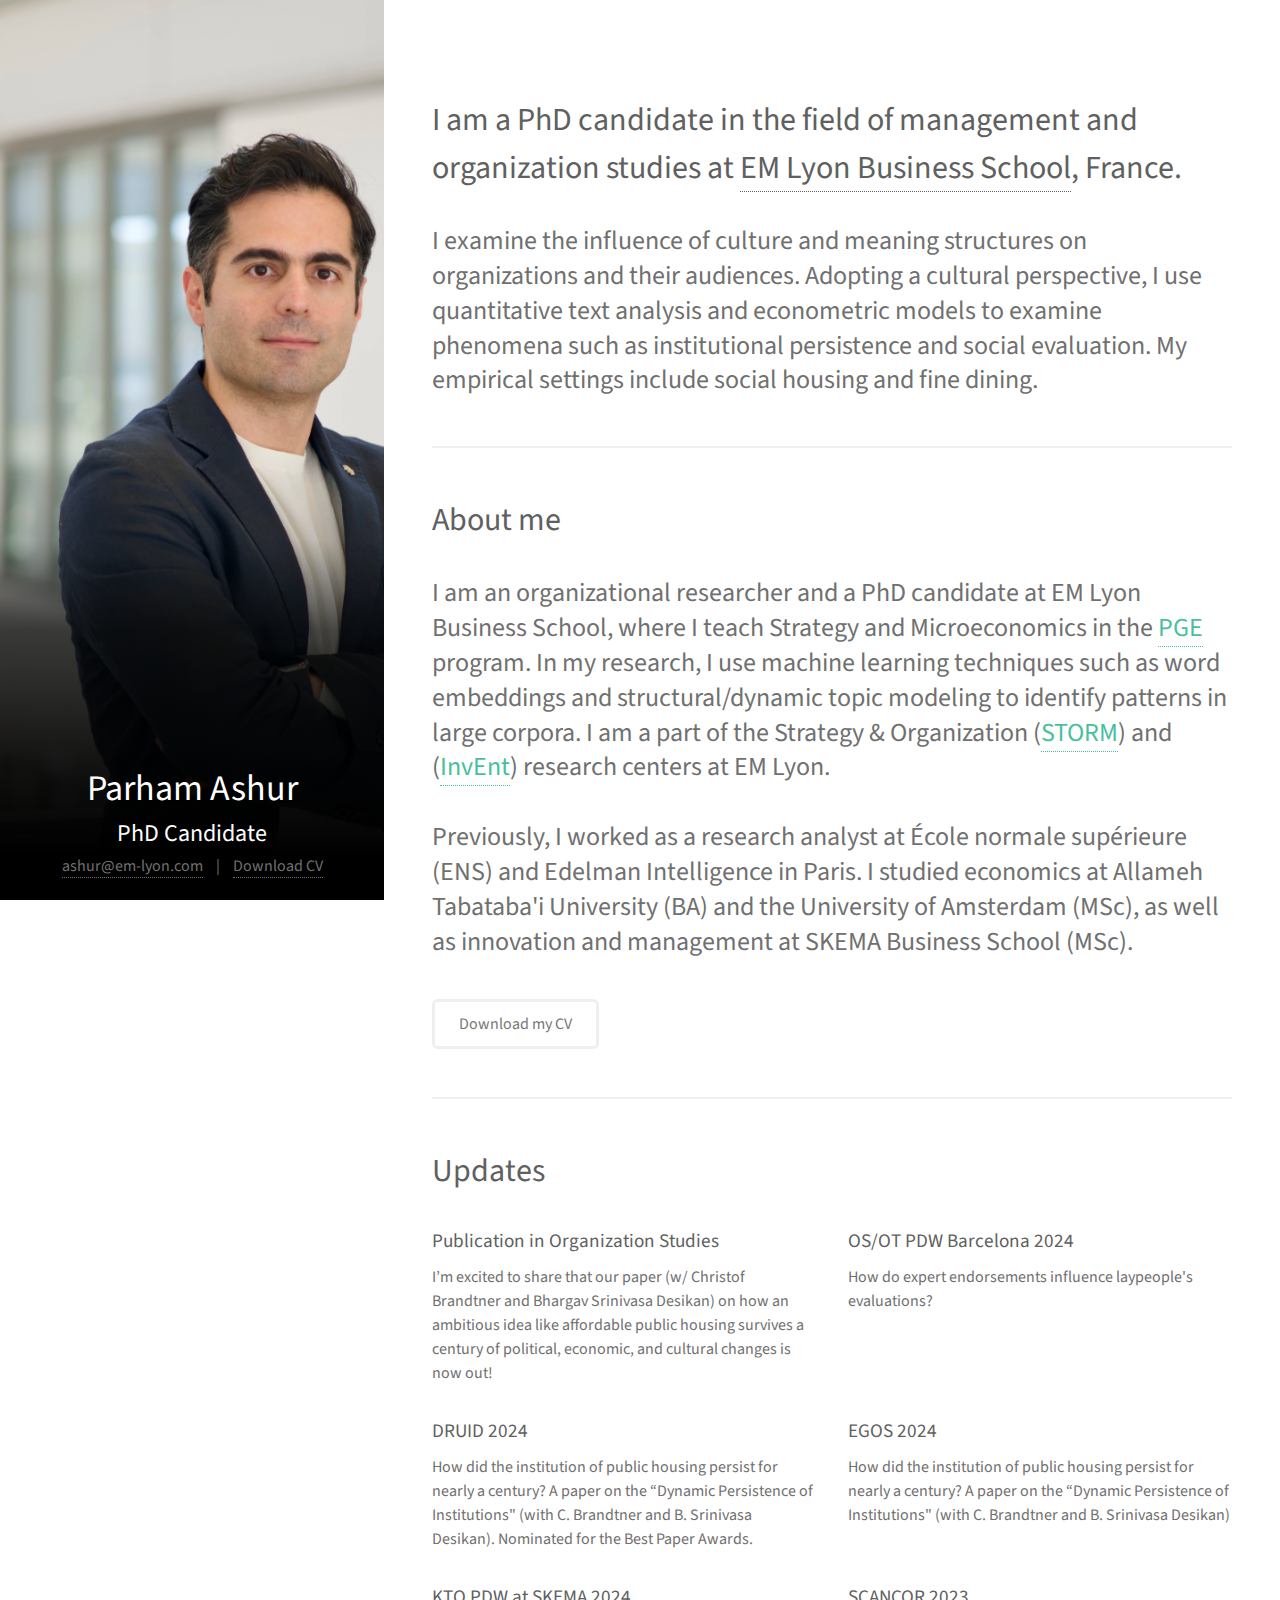
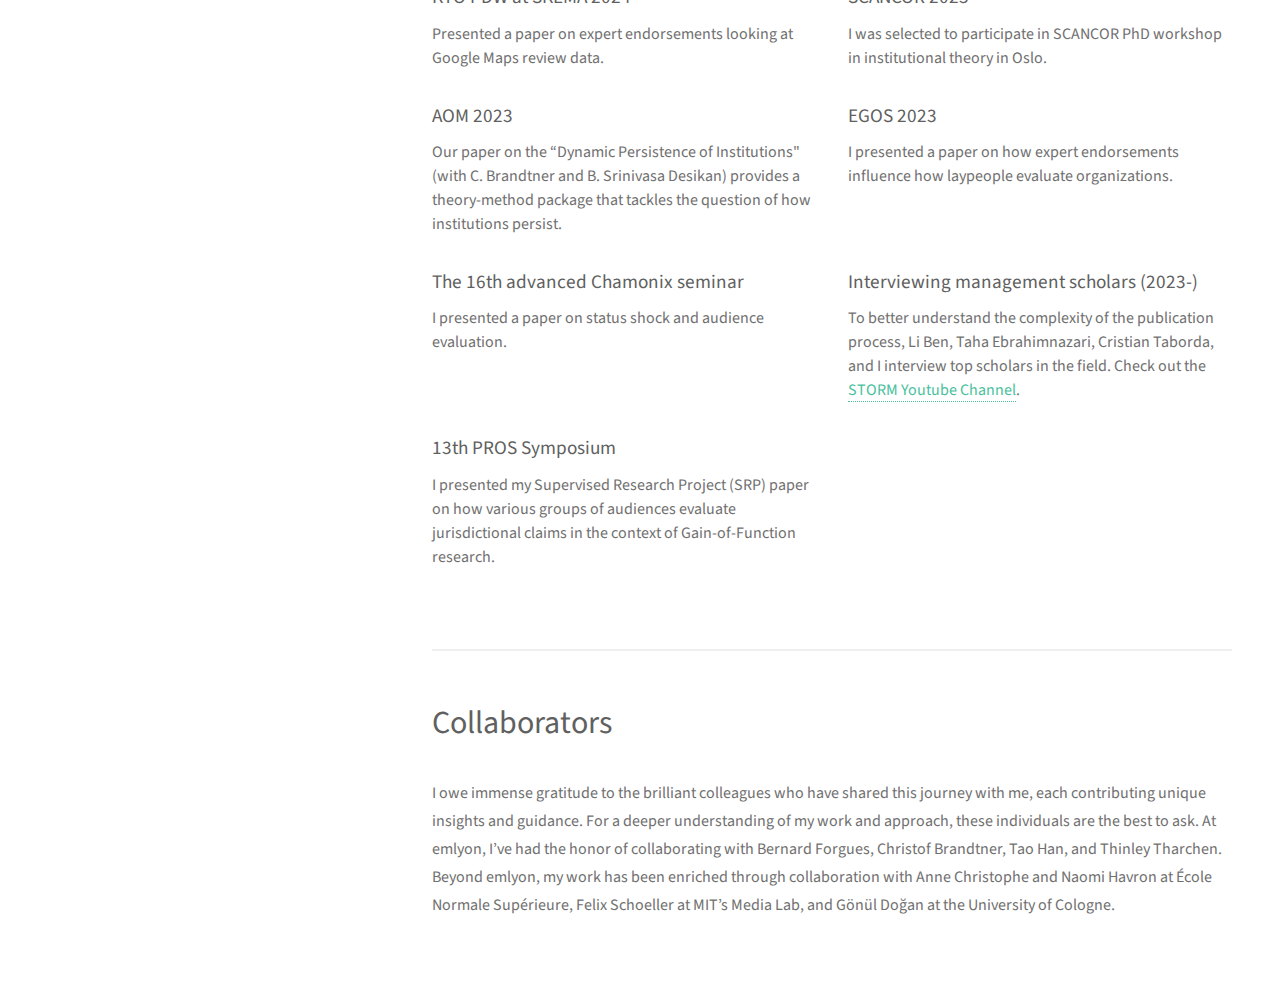
==== index.html @ 030caf83 "Update index.html" ====
<!DOCTYPE HTML>
<!--
	Strata by HTML5 UP
	html5up.net | @ajlkn
-->
<html lang="en">
	<head>
		<!-- Google tag (gtag.js) -->
		<script async src="https://www.googletagmanager.com/gtag/js?id=G-EEDP6QR9G6"></script>
		<script>
  		window.dataLayer = window.dataLayer || [];
  		function gtag(){dataLayer.push(arguments);}
 		 gtag('js', new Date());

 		 gtag('config', 'G-EEDP6QR9G6');
		</script>
		
		<title>Parham Ashur | PhD candidate | emlyon</title>
		<meta name="description" content="I am a PhD candidate in the field of management and organization studies
		at EM Lyon Business School.">
		<meta name="keywords" content="Organizational Theory, Culture, Institution, Social Evaluation, Topic modeling, Word embedding">
		<meta charset="utf-8" />
		<meta name="viewport" content="width=device-width, initial-scale=1, user-scalable=no" />
		<link rel="stylesheet" href="assets/css/main.css" />

		<!-- Favicon -->
		<link rel="apple-touch-icon" sizes="180x180" href="apple-touch-icon.png">
		<link rel="icon" type="images/png" sizes="32x32" href="favicon-32x32.png?">
		<link rel="icon" type="images/png" sizes="16x16" href="favicon-16x16.png?">
		<!-- <link rel="manifest" href="site.webmanifest"> -->

		<!-- google verification --> 
		<meta name="google-site-verification" content="9MzmFdsOa62kKG-ON8tIgI1rBt0atqNHjmtYsYqUHtA" />
	
	</head>
	<body class="is-preload">


		<!-- Header -->
			<header id="header">
			  <div style="position: absolute; bottom: 0; left: 0; right: 0; text-align: center; padding-bottom: 20px;">
			    <h2 style="margin: 0; font-size: 36px;">Parham Ashur</h2>
			    <h2 style="margin: 0; font-size: 24px;">PhD Candidate</h2>
			    <a href="mailto:ashur@em-lyon.com" style="text-decoration: none; color: inherit;">ashur@em-lyon.com</a>
			    <span style="margin: 0 10px;">|</span>
			    <a href="pdf/Parham_Ashur_CV_Feb 25.pdf" download="Parham_Ashur_CV_Feb 25.pdf" target="_blank" style="text-decoration: none; color: inherit;">Download CV</a>
			  </div>
			</header>
			<!--<header id="header" style="height: 100vh; display: flex; flex-direction: column; justify-content: flex-end; align-items: center; background-color: #f0f0f0; text-align: center;">
			  <div>
			    <h2 style="margin: 0; font-size: 36px;">Parham Ashur</h2>
			    <h2 style="margin: 0; font-size: 24px;">PhD Candidate</h2>
			    <a href="mailto:ashur@em-lyon.com" style="text-decoration: none; color: inherit;">ashur@em-lyon.com</a>
			  </div>
			</header>
			<!--<!--<header id="header">
				<div style="text-align: center;" class="inner">
					<!--<a href="#" class="image avatar"><img src="images/parham-pic.jpeg" alt="Parham Ashur" /></a><br>
					
					<br><br><br><br><br><br><br><br><br><be>
					<h2 id="name1" style="font-size: 36px; line-height: 100%; margin: 0 0 10px 0;"><strong>Parham Ashur</strong></h2>
					<h2 style="font-size: 24px; line-height: 100%; margin: 0 0 10px 0;">PhD Candidate</h2>
					<a href="mailto:ashur@em-lyon.com" style="margin: 0; text-decoration: none; border-bottom: none; color: inherit;">ashur@em-lyon.com</a>	
					<!--<h2 id="name1" style="font-size: 36px; line-height:100%"><strong>Parham Ashur</strong></h2>
					<h2 style="font-size: 24px; line-height:100%">PhD Candidate</h2>
					<a href="mailto:ashur@em-lyon.com">ashur@em-lyon.com</a>
	
				</div>
			</header>
			<!--<footer id="footer">
				<div style="text-align: center;" class="inner">
					<ul class="icons">
						<!-- <li><a href="https://mobile.twitter.com/parhamashur" class="fa-brands fa-x-twitter" target="_blank"><span class="label">Twitter</span></a></li> -->
						<!--<li><a href="https://github.com/parham-ashur" class="icon brands fa-github" target="_blank"><span class="label">Github</span></a></li> 
						<li><a href="https://www.linkedin.com/in/parham-ashur" class="icon brands fa-linkedin" target="_blank"><span class="label">Linkedin</span></a></li>
						<li><a href="mailto:ashur@em-lyon.com" class="icon solid fa-envelope"><span class="label">Email</span></a></li>
					</ul>
					<ul class="copyright">
						<li><a href="pdf/Parham_Ashur_CV_Feb 25.pdf" download="Parham_Ashur_CV_Feb 25.pdf" target="_blank">Download CV</a></li>	
						<li><a href="https://www.storm.em-lyon.com/people/parham-ashur/" target="_blank">STORM Research Center</a>
						</li>
					</ul>
				</div>
			</footer>-->
		<!-- Main -->
			<div id="main">

				<!-- One -->
					<section id="one">
						<header class="major">
							<h1>I am a PhD candidate in the field of management and organization studies
							at <a href="https://em-lyon.com/en" target="_blank">EM Lyon Business School</a>, France.</h1>
						</header>
						<p style="font-size: 26px; line-height:134%"> I examine the influence of culture and meaning structures on organizations and their audiences. 
							Adopting a cultural perspective, I use quantitative text analysis and econometric models to examine phenomena such as institutional persistence and social evaluation. 
							My empirical settings include social housing and fine dining.</p>
						<!-- <ul class="actions">
							<li><a href="#" class="button">Learn More</a></li>
						</ul>-->
					</section>

				<!-- Two -->
	
					<section id="two">
						<h2>About me</h2>
						<p style="font-size: 26px; line-height:134%">
						I am an organizational researcher and a PhD candidate at EM Lyon Business School, where I teach Strategy and Microeconomics in the 
						<a href="https://masters.em-lyon.com/fr/programme-grande-ecole-admission-apres-bac-3-4-5" target="_blank">PGE</a> program. 
						In my research, I use machine learning techniques such as word embeddings and structural/dynamic topic modeling to identify patterns in large corpora.
						I am a part of the Strategy & Organization (<a href="https://www.storm.em-lyon.com/people/parham-ashur/" target="_blank">STORM</a>) and
						 (<a href="https://sites-wordpress.em-lyon.com/invent/" target="_blank">InvEnt</a>) research centers at EM Lyon. 
						<br><br>
						Previously, I worked as a research analyst at École normale supérieure (ENS) and Edelman Intelligence in Paris. 
						I studied economics at Allameh Tabataba'i University (BA) and the University of Amsterdam (MSc), as well as innovation and management at SKEMA Business School (MSc).</p>

						<ul class="actions">
							<li><a href="pdf/Parham_Ashur_CV_jan 25.pdf" download="Parham_Ashur_CV_jan 25.pdf" class="button" target="_blank">Download my CV</a></li>
							<!-- <li><a href="https://github.com/parham-ashur" class="button" target="_blank">Check my GitHub</a></li>-->
						</ul>
					</section> 

					<!-- <section id="two">
						<h2>Research & Interests</h2>
						<p style="font-size: 26px; line-height:134%">
							I study the interplay between strategical initiative toward sustainibility/inequality and the social evaluation of organizations.  
						</p>
						<div class="row">
							<article class="col-6 col-12-xsmall work-item">
								<a href="images/fulls/01.jpg" class="image fit thumb"><img src="images/thumbs/01.jpg" alt="" /></a>
								<h3>Magna sed consequat tempus</h3>
								<p>Lorem ipsum dolor sit amet nisl sed nullam feugiat.</p>
							</article>
							<article class="col-6 col-12-xsmall work-item">
								<a href="images/fulls/02.jpg" class="image fit thumb"><img src="images/thumbs/02.jpg" alt="" /></a>
								<h3>Ultricies lacinia interdum</h3>
								<p>Lorem ipsum dolor sit amet nisl sed nullam feugiat.</p>
							</article>

					</section> -->

					<section id="two">
						<h2>Updates</h2>
						<div class="row">
							<article class="col-6 col-12-xsmall work-item">
								<h3>Publication in Organization Studies</h3>
								<p>I’m excited to share that our paper (w/ Christof Brandtner and Bhargav Srinivasa Desikan) on how  an ambitious idea like affordable public housing survives a century of political, economic, and cultural changes is now out!</p>
							</article>
							<article class="col-6 col-12-xsmall work-item">
								<h3>OS/OT PDW Barcelona 2024</h3>
								<p>How do expert endorsements influence laypeople's evaluations?</p>
							</article>	
							<article class="col-6 col-12-xsmall work-item">
								<h3>DRUID 2024</h3>
								<p>How did the institution of public housing persist for nearly a century? A paper on the “Dynamic Persistence of Institutions" (with C. Brandtner and B. Srinivasa Desikan). Nominated for the Best Paper Awards.</p>
							</article>	
							<article class="col-6 col-12-xsmall work-item">
								<h3>EGOS 2024</h3>
								<p>How did the institution of public housing persist for nearly a century? A paper on the “Dynamic Persistence of Institutions" (with C. Brandtner and B. Srinivasa Desikan)</p>
							</article>	
							<article class="col-6 col-12-xsmall work-item">
								<h3>KTO PDW at SKEMA 2024</h3>
								<p>Presented a paper on expert endorsements looking at Google Maps review data.</p>
							</article>
							<article class="col-6 col-12-xsmall work-item">
								<h3>SCANCOR 2023</h3>
								<p>I was selected to participate in SCANCOR PhD workshop in institutional theory in Oslo.</p>
							</article>
							<article class="col-6 col-12-xsmall work-item">
								<h3>AOM 2023</h3>
								<p>Our paper on the “Dynamic Persistence of Institutions" (with C. Brandtner and B. Srinivasa Desikan) provides a theory-method package that tackles the question of how institutions persist.</p>
							</article>
							<article class="col-6 col-12-xsmall work-item">
								<h3>EGOS 2023</h3>
								<p>I presented a paper on how expert endorsements influence how laypeople evaluate organizations.</p>
							</article>
							<article class="col-6 col-12-xsmall work-item">
								<h3>The 16th advanced Chamonix seminar</h3>
								<p>I presented a paper on status shock and audience evaluation.</p>
							</article>							
							<article class="col-6 col-12-xsmall work-item">
								<h3>Interviewing management scholars (2023-)</h3>
								<p>To better understand the complexity of the publication process, Li Ben, Taha Ebrahimnazari, Cristian Taborda, and I 
									interview top scholars in the field. Check out the
									<a href="https://www.youtube.com/channel/UCz9BrEEizi7dKWt9kpBlARg" target="_blank">STORM Youtube Channel</a>.</p>
							</article>
							<article class="col-6 col-12-xsmall work-item">
								<h3>13th PROS Symposium</h3>
								<p>I presented my Supervised Research Project (SRP) paper on how various groups of audiences evaluate jurisdictional claims 
									in the context of Gain-of-Function research.</p>
							</article>


					</section> 


					<section id="two">
						<h2>Collaborators</h2>
						<p>
							I owe immense gratitude to the brilliant colleagues who have shared this journey with me, each contributing unique insights and guidance. 
							For a deeper understanding of my work and approach, these individuals are the best to ask. At emlyon, I’ve had the honor of collaborating 
							with Bernard Forgues, Christof Brandtner, Tao Han, and Thinley Tharchen. Beyond emlyon, my work has been enriched through collaboration 
							with Anne Christophe and Naomi Havron at École Normale Supérieure, Felix Schoeller at MIT’s Media Lab, and Gönül Doğan at the University of Cologne.
						</p>

					</section> 



				<!-- Three 
					<section id="three">
						<h2>Get In Touch</h2>
						<p>Accumsan pellentesque commodo blandit enim arcu non at amet id arcu magna. Accumsan orci faucibus id eu lorem semper nunc nisi lorem vulputate lorem neque lorem ipsum dolor.</p>
						<div class="row">
							<div class="col-8 col-12-small">
								<form method="post" action="#">
									<div class="row gtr-uniform gtr-50">
										<div class="col-6 col-12-xsmall"><input type="text" name="name" id="name" placeholder="Name" /></div>
										<div class="col-6 col-12-xsmall"><input type="email" name="email" id="email" placeholder="Email" /></div>
										<div class="col-12"><textarea name="message" id="message" placeholder="Message" rows="4"></textarea></div>
									</div>
								</form>
								<ul class="actions">
									<li><input type="submit" value="Send Message" /></li>
								</ul>
							</div>
							<div class="col-4 col-12-small">
								<ul class="labeled-icons">
									<li>
										<h3 class="icon solid fa-home"><span class="label">Address</span></h3>
										1234 Somewhere Rd.<br />
										Nashville, TN 00000<br />
										United States
									</li>
									<li>
										<h3 class="icon solid fa-mobile-alt"><span class="label">Phone</span></h3>
										000-000-0000
									</li>
									<li>
										<h3 class="icon solid fa-envelope"><span class="label">Email</span></h3>
										<a href="#">hello@untitled.tld</a>
									</li>
								</ul>
							</div>
						</div>
					</section> -->

				<!-- Four -->
				<!--
					<section id="four">
						<h2>Elements</h2>

						<section>
							<h4>Text</h4>
							<p>This is <b>bold</b> and this is <strong>strong</strong>. This is <i>italic</i> and this is <em>emphasized</em>.
							This is <sup>superscript</sup> text and this is <sub>subscript</sub> text.
							This is <u>underlined</u> and this is code: <code>for (;;) { ... }</code>. Finally, <a href="#">this is a link</a>.</p>
							<hr />
							<header>
								<h4>Heading with a Subtitle</h4>
								<p>Lorem ipsum dolor sit amet nullam id egestas urna aliquam</p>
							</header>
							<p>Nunc lacinia ante nunc ac lobortis. Interdum adipiscing gravida odio porttitor sem non mi integer non faucibus ornare mi ut ante amet placerat aliquet. Volutpat eu sed ante lacinia sapien lorem accumsan varius montes viverra nibh in adipiscing blandit tempus accumsan.</p>
							<header>
								<h5>Heading with a Subtitle</h5>
								<p>Lorem ipsum dolor sit amet nullam id egestas urna aliquam</p>
							</header>
							<p>Nunc lacinia ante nunc ac lobortis. Interdum adipiscing gravida odio porttitor sem non mi integer non faucibus ornare mi ut ante amet placerat aliquet. Volutpat eu sed ante lacinia sapien lorem accumsan varius montes viverra nibh in adipiscing blandit tempus accumsan.</p>
							<hr />
							<h2>Heading Level 2</h2>
							<h3>Heading Level 3</h3>
							<h4>Heading Level 4</h4>
							<h5>Heading Level 5</h5>
							<h6>Heading Level 6</h6>
							<hr />
							<h5>Blockquote</h5>
							<blockquote>Fringilla nisl. Donec accumsan interdum nisi, quis tincidunt felis sagittis eget tempus euismod. Vestibulum ante ipsum primis in faucibus vestibulum. Blandit adipiscing eu felis iaculis volutpat ac adipiscing accumsan faucibus. Vestibulum ante ipsum primis in faucibus lorem ipsum dolor sit amet nullam adipiscing eu felis.</blockquote>
							<h5>Preformatted</h5>
							<pre><code>i = 0;

while (!deck.isInOrder()) {
print 'Iteration ' + i;
deck.shuffle();
i++;
}

print 'It took ' + i + ' iterations to sort the deck.';</code></pre>
						</section>

						<section>
							<h4>Lists</h4>
							<div class="row">
								<div class="col-6 col-12-xsmall">
									<h5>Unordered</h5>
									<ul>
										<li>Dolor pulvinar etiam magna etiam.</li>
										<li>Sagittis adipiscing lorem eleifend.</li>
										<li>Felis enim feugiat dolore viverra.</li>
									</ul>
									<h5>Alternate</h5>
									<ul class="alt">
										<li>Dolor pulvinar etiam magna etiam.</li>
										<li>Sagittis adipiscing lorem eleifend.</li>
										<li>Felis enim feugiat dolore viverra.</li>
									</ul>
								</div>
								<div class="col-6 col-12-xsmall">
									<h5>Ordered</h5>
									<ol>
										<li>Dolor pulvinar etiam magna etiam.</li>
										<li>Etiam vel felis at lorem sed viverra.</li>
										<li>Felis enim feugiat dolore viverra.</li>
										<li>Dolor pulvinar etiam magna etiam.</li>
										<li>Etiam vel felis at lorem sed viverra.</li>
										<li>Felis enim feugiat dolore viverra.</li>
									</ol>
									<h5>Icons</h5>
									<ul class="icons">
										<li><a href="#" class="icon brands fa-twitter"><span class="label">Twitter</span></a></li>
										<li><a href="#" class="icon brands fa-facebook-f"><span class="label">Facebook</span></a></li>
										<li><a href="#" class="icon brands fa-instagram"><span class="label">Instagram</span></a></li>
										<li><a href="#" class="icon brands fa-github"><span class="label">Github</span></a></li>
										<li><a href="#" class="icon brands fa-dribbble"><span class="label">Dribbble</span></a></li>
										<li><a href="#" class="icon brands fa-tumblr"><span class="label">Tumblr</span></a></li>
									</ul>
								</div>
							</div>
							<h5>Actions</h5>
							<ul class="actions">
								<li><a href="#" class="button primary">Default</a></li>
								<li><a href="#" class="button">Default</a></li>
							</ul>
							<ul class="actions small">
								<li><a href="#" class="button primary small">Small</a></li>
								<li><a href="#" class="button small">Small</a></li>
							</ul>
							<div class="row">
								<div class="col-6 col-12-small">
									<ul class="actions stacked">
										<li><a href="#" class="button primary">Default</a></li>
										<li><a href="#" class="button">Default</a></li>
									</ul>
								</div>
								<div class="col-6 col-12-small">
									<ul class="actions stacked">
										<li><a href="#" class="button primary small">Small</a></li>
										<li><a href="#" class="button small">Small</a></li>
									</ul>
								</div>
								<div class="col-6 col-12-small">
									<ul class="actions stacked">
										<li><a href="#" class="button primary fit">Default</a></li>
										<li><a href="#" class="button fit">Default</a></li>
									</ul>
								</div>
								<div class="col-6 col-12-small">
									<ul class="actions stacked">
										<li><a href="#" class="button primary small fit">Small</a></li>
										<li><a href="#" class="button small fit">Small</a></li>
									</ul>
								</div>
							</div>
						</section>

						<section>
							<h4>Table</h4>
							<h5>Default</h5>
							<div class="table-wrapper">
								<table>
									<thead>
										<tr>
											<th>Name</th>
											<th>Description</th>
											<th>Price</th>
										</tr>
									</thead>
									<tbody>
										<tr>
											<td>Item One</td>
											<td>Ante turpis integer aliquet porttitor.</td>
											<td>29.99</td>
										</tr>
										<tr>
											<td>Item Two</td>
											<td>Vis ac commodo adipiscing arcu aliquet.</td>
											<td>19.99</td>
										</tr>
										<tr>
											<td>Item Three</td>
											<td> Morbi faucibus arcu accumsan lorem.</td>
											<td>29.99</td>
										</tr>
										<tr>
											<td>Item Four</td>
											<td>Vitae integer tempus condimentum.</td>
											<td>19.99</td>
										</tr>
										<tr>
											<td>Item Five</td>
											<td>Ante turpis integer aliquet porttitor.</td>
											<td>29.99</td>
										</tr>
									</tbody>
									<tfoot>
										<tr>
											<td colspan="2"></td>
											<td>100.00</td>
										</tr>
									</tfoot>
								</table>
							</div>

							<h5>Alternate</h5>
							<div class="table-wrapper">
								<table class="alt">
									<thead>
										<tr>
											<th>Name</th>
											<th>Description</th>
											<th>Price</th>
										</tr>
									</thead>
									<tbody>
										<tr>
											<td>Item One</td>
											<td>Ante turpis integer aliquet porttitor.</td>
											<td>29.99</td>
										</tr>
										<tr>
											<td>Item Two</td>
											<td>Vis ac commodo adipiscing arcu aliquet.</td>
											<td>19.99</td>
										</tr>
										<tr>
											<td>Item Three</td>
											<td> Morbi faucibus arcu accumsan lorem.</td>
											<td>29.99</td>
										</tr>
										<tr>
											<td>Item Four</td>
											<td>Vitae integer tempus condimentum.</td>
											<td>19.99</td>
										</tr>
										<tr>
											<td>Item Five</td>
											<td>Ante turpis integer aliquet porttitor.</td>
											<td>29.99</td>
										</tr>
									</tbody>
									<tfoot>
										<tr>
											<td colspan="2"></td>
											<td>100.00</td>
										</tr>
									</tfoot>
								</table>
							</div>
						</section>

						<section>
							<h4>Buttons</h4>
							<ul class="actions">
								<li><a href="#" class="button primary">Primary</a></li>
								<li><a href="#" class="button">Default</a></li>
							</ul>
							<ul class="actions">
								<li><a href="#" class="button large">Large</a></li>
								<li><a href="#" class="button">Default</a></li>
								<li><a href="#" class="button small">Small</a></li>
							</ul>
							<ul class="actions fit">
								<li><a href="#" class="button primary fit">Fit</a></li>
								<li><a href="#" class="button fit">Fit</a></li>
							</ul>
							<ul class="actions fit small">
								<li><a href="#" class="button primary fit small">Fit + Small</a></li>
								<li><a href="#" class="button fit small">Fit + Small</a></li>
							</ul>
							<ul class="actions">
								<li><a href="#" class="button primary icon solid fa-download">Icon</a></li>
								<li><a href="#" class="button icon solid fa-download">Icon</a></li>
							</ul>
							<ul class="actions">
								<li><span class="button primary disabled">Primary</span></li>
								<li><span class="button disabled">Default</span></li>
							</ul>
						</section>

						<section>
							<h4>Form</h4>
							<form method="post" action="#">
								<div class="row gtr-uniform gtr-50">
									<div class="col-6 col-12-xsmall">
										<input type="text" name="demo-name" id="demo-name" value="" placeholder="Name" />
									</div>
									<div class="col-6 col-12-xsmall">
										<input type="email" name="demo-email" id="demo-email" value="" placeholder="Email" />
									</div>
									<div class="col-12">
										<select name="demo-category" id="demo-category">
											<option value="">- Category -</option>
											<option value="1">Manufacturing</option>
											<option value="1">Shipping</option>
											<option value="1">Administration</option>
											<option value="1">Human Resources</option>
										</select>
									</div>
									<div class="col-4 col-12-small">
										<input type="radio" id="demo-priority-low" name="demo-priority" checked>
										<label for="demo-priority-low">Low Priority</label>
									</div>
									<div class="col-4 col-12-small">
										<input type="radio" id="demo-priority-normal" name="demo-priority">
										<label for="demo-priority-normal">Normal Priority</label>
									</div>
									<div class="col-4 col-12-small">
										<input type="radio" id="demo-priority-high" name="demo-priority">
										<label for="demo-priority-high">High Priority</label>
									</div>
									<div class="col-6 col-12-small">
										<input type="checkbox" id="demo-copy" name="demo-copy">
										<label for="demo-copy">Email me a copy of this message</label>
									</div>
									<div class="col-6 col-12-small">
										<input type="checkbox" id="demo-human" name="demo-human" checked>
										<label for="demo-human">I am a human and not a robot</label>
									</div>
									<div class="col-12">
										<textarea name="demo-message" id="demo-message" placeholder="Enter your message" rows="6"></textarea>
									</div>
									<div class="col-12">
										<ul class="actions">
											<li><input type="submit" value="Send Message" class="primary" /></li>
											<li><input type="reset" value="Reset" /></li>
										</ul>
									</div>
								</div>
							</form>
						</section>

						<section>
							<h4>Image</h4>
							<h5>Fit</h5>
							<div class="box alt">
								<div class="row gtr-50 gtr-uniform">
									<div class="col-12"><span class="image fit"><img src="images/fulls/05.jpg" alt="" /></span></div>
									<div class="col-4"><span class="image fit"><img src="images/thumbs/01.jpg" alt="" /></span></div>
									<div class="col-4"><span class="image fit"><img src="images/thumbs/02.jpg" alt="" /></span></div>
									<div class="col-4"><span class="image fit"><img src="images/thumbs/03.jpg" alt="" /></span></div>
									<div class="col-4"><span class="image fit"><img src="images/thumbs/04.jpg" alt="" /></span></div>
									<div class="col-4"><span class="image fit"><img src="images/thumbs/05.jpg" alt="" /></span></div>
									<div class="col-4"><span class="image fit"><img src="images/thumbs/06.jpg" alt="" /></span></div>
									<div class="col-4"><span class="image fit"><img src="images/thumbs/03.jpg" alt="" /></span></div>
									<div class="col-4"><span class="image fit"><img src="images/thumbs/02.jpg" alt="" /></span></div>
									<div class="col-4"><span class="image fit"><img src="images/thumbs/01.jpg" alt="" /></span></div>
								</div>
							</div>
							<h5>Left &amp; Right</h5>
							<p><span class="image left"><img src="images/avatar.jpg" alt="" /></span>Fringilla nisl. Donec accumsan interdum nisi, quis tincidunt felis sagittis eget. tempus euismod. Vestibulum ante ipsum primis in faucibus vestibulum. Blandit adipiscing eu felis iaculis volutpat ac adipiscing accumsan eu faucibus. Integer ac pellentesque praesent tincidunt felis sagittis eget. tempus euismod. Vestibulum ante ipsum primis in faucibus vestibulum. Blandit adipiscing eu felis iaculis volutpat ac adipiscing accumsan eu faucibus. Integer ac pellentesque praesent. Donec accumsan interdum nisi, quis tincidunt felis sagittis eget. tempus euismod. Vestibulum ante ipsum primis in faucibus vestibulum. Blandit adipiscing eu felis iaculis volutpat ac adipiscing accumsan eu faucibus. Integer ac pellentesque praesent tincidunt felis sagittis eget. tempus euismod. Vestibulum ante ipsum primis in faucibus vestibulum. Blandit adipiscing eu felis iaculis volutpat ac adipiscing accumsan eu faucibus. Integer ac pellentesque praesent.</p>
							<p><span class="image right"><img src="images/avatar.jpg" alt="" /></span>Fringilla nisl. Donec accumsan interdum nisi, quis tincidunt felis sagittis eget. tempus euismod. Vestibulum ante ipsum primis in faucibus vestibulum. Blandit adipiscing eu felis iaculis volutpat ac adipiscing accumsan eu faucibus. Integer ac pellentesque praesent tincidunt felis sagittis eget. tempus euismod. Vestibulum ante ipsum primis in faucibus vestibulum. Blandit adipiscing eu felis iaculis volutpat ac adipiscing accumsan eu faucibus. Integer ac pellentesque praesent. Donec accumsan interdum nisi, quis tincidunt felis sagittis eget. tempus euismod. Vestibulum ante ipsum primis in faucibus vestibulum. Blandit adipiscing eu felis iaculis volutpat ac adipiscing accumsan eu faucibus. Integer ac pellentesque praesent tincidunt felis sagittis eget. tempus euismod. Vestibulum ante ipsum primis in faucibus vestibulum. Blandit adipiscing eu felis iaculis volutpat ac adipiscing accumsan eu faucibus. Integer ac pellentesque praesent.</p>
						</section>

					</section>
				-->

			</div>

		<!-- Footer -->
		<!--<footer id="footer">
				<div style="text-align: center;" class="inner">
					<ul class="icons">
						<!-- <li><a href="https://mobile.twitter.com/parhamashur" class="fa-brands fa-x-twitter" target="_blank"><span class="label">Twitter</span></a></li>
						<!--<li><a href="https://github.com/parham-ashur" class="icon brands fa-github" target="_blank"><span class="label">Github</span></a></li>
						<li><a href="https://www.linkedin.com/in/parham-ashur" class="icon brands fa-linkedin" target="_blank"><span class="label">Linkedin</span></a></li>
						<li><a href="mailto:ashur@em-lyon.com" class="icon solid fa-envelope"><span class="label">Email</span></a></li>
					</ul>
					<ul class="copyright">
						<li><a href="pdf/Parham_Ashur_CV_Feb 25.pdf" download="Parham_Ashur_CV_Feb 25.pdf" target="_blank">Download CV</a></li>	
						<li><a href="https://www.storm.em-lyon.com/people/parham-ashur/" target="_blank">STORM Research Center</a>
						</li>
					</ul>
				</div>
			</footer>

		<!-- Scripts -->
			<script src="assets/js/jquery.min.js"></script>
			<script src="assets/js/jquery.poptrox.min.js"></script>
			<script src="assets/js/browser.min.js"></script>
			<script src="assets/js/breakpoints.min.js"></script>
			<script src="assets/js/util.js"></script>
			<script src="assets/js/main.js"></script>

	</body>
</html>
---- assets/css/main.css ----
@import url("fontawesome-all.min.css");
@import url("https://fonts.googleapis.com/css?family=Source+Sans+Pro:400,400italic");

/*
	Strata by HTML5 UP
	html5up.net | @ajlkn
	Free for personal and commercial use under the CCA 3.0 license (html5up.net/license)
*/

html, body, div, span, applet, object,
iframe, h1, h2, h3, h4, h5, h6, p, blockquote,
pre, a, abbr, acronym, address, big, cite,
code, del, dfn, em, img, ins, kbd, q, s, samp,
small, strike, strong, sub, sup, tt, var, b,
u, i, center, dl, dt, dd, ol, ul, li, fieldset,
form, label, legend, table, caption, tbody,
tfoot, thead, tr, th, td, article, aside,
canvas, details, embed, figure, figcaption,
footer, header, hgroup, menu, nav, output, ruby,
section, summary, time, mark, audio, video {
	margin: 0;
	padding: 0;
	border: 0;
	font-size: 100%;
	font: inherit;
	vertical-align: baseline;}

article, aside, details, figcaption, figure,
footer, header, hgroup, menu, nav, section {
	display: block;}

body {
	line-height: 1;
}

ol, ul {
	list-style: none;
}

blockquote, q {
	quotes: none;
}

	blockquote:before, blockquote:after, q:before, q:after {
		content: '';
		content: none;
	}

table {
	border-collapse: collapse;
	border-spacing: 0;
}

body {
	-webkit-text-size-adjust: none;
}

mark {
	background-color: transparent;
	color: inherit;
}

input::-moz-focus-inner {
	border: 0;
	padding: 0;
}

input, select, textarea {
	-moz-appearance: none;
	-webkit-appearance: none;
	-ms-appearance: none;
	appearance: none;
}

/* Basic */

	html {
		box-sizing: border-box;
	}

	*, *:before, *:after {
		box-sizing: inherit;
	}

	body {
		background: #fff;
	}

		body.is-preload *, body.is-preload *:before, body.is-preload *:after {
			-moz-animation: none !important;
			-webkit-animation: none !important;
			-ms-animation: none !important;
			animation: none !important;
			-moz-transition: none !important;
			-webkit-transition: none !important;
			-ms-transition: none !important;
			transition: none !important;
		}

	body, input, select, textarea {
		color: #707070;
		font-family: "Source Sans Pro", Helvetica, sans-serif;
		font-size: 16pt;
		font-weight: 400;
		line-height: 1.75em;
	}

	a {
		-moz-transition: color 0.2s ease-in-out, border-color 0.2s ease-in-out;
		-webkit-transition: color 0.2s ease-in-out, border-color 0.2s ease-in-out;
		-ms-transition: color 0.2s ease-in-out, border-color 0.2s ease-in-out;
		transition: color 0.2s ease-in-out, border-color 0.2s ease-in-out;
		border-bottom: dotted 1px;
		color: #49bf9d;
		text-decoration: none;
	}

		a:hover {
			border-bottom-color: transparent;
			color: #49bf9d !important;
			text-decoration: none;
		}

	strong, b {
		color: #555555;
		font-weight: 400;
	}

	em, i {
		font-style: italic;
	}

	p {
		margin: 0 0 1.5em 0;
	}

	h1, h2, h3, h4, h5, h6 {
		color: #606060;
		font-weight: 400;
		line-height: 1em;
		margin: 0 0 1em 0;
	}

		h1 a, h2 a, h3 a, h4 a, h5 a, h6 a {
			color: inherit;
			text-decoration: none;
		}

	h1 {
		font-size: 2em;
		line-height: 1.5em;
	}

	h2 {
		font-size: 2em;
		line-height: 1.5em;
	}

	h3 {
		font-size: 1.25em;
		line-height: 1.5em;
	}

	h4 {
		font-size: 1.1em;
		line-height: 1.5em;
	}

	h5 {
		font-size: 0.9em;
		line-height: 1.5em;
	}

	h6 {
		font-size: 0.7em;
		line-height: 1.5em;
	}

	sub {
		font-size: 0.8em;
		position: relative;
		top: 0.5em;
	}

	sup {
		font-size: 0.8em;
		position: relative;
		top: -0.5em;
	}

	hr {
		border: 0;
		border-bottom: solid 2px #efefef;
		margin: 2em 0;
	}

		hr.major {
			margin: 3em 0;
		}

	blockquote {
		border-left: solid 6px #efefef;
		font-style: italic;
		margin: 0 0 2em 0;
		padding: 0.5em 0 0.5em 1.5em;
	}

	code {
		background: #f7f7f7;
		border-radius: 0.35em;
		border: solid 2px #efefef;
		font-family: "Courier New", monospace;
		font-size: 0.9em;
		margin: 0 0.25em;
		padding: 0.25em 0.65em;
	}

	pre {
		-webkit-overflow-scrolling: touch;
		font-family: "Courier New", monospace;
		font-size: 0.9em;
		margin: 0 0 2em 0;
	}

		pre code {
			display: block;
			line-height: 1.75em;
			padding: 1em 1.5em;
			overflow-x: auto;
		}

	.align-left {
		text-align: left;
	}

	.align-center {
		text-align: center;
	}

	.align-right {
		text-align: right;
	}

/* Container */

	.container {
		margin: 0 auto;
		max-width: calc(100% - 4em);
		width: 100%;
	}

		.container.xsmall {
			width: 25%;
		}

		.container.small {
			width: 50%;
		}

		.container.medium {
			width: 75%;
		}

		.container.large {
			width: 125%;
		}

		.container.xlarge {
			width: 150%;
		}

		.container.max {
			width: 100%;
		}

		@media screen and (max-width: 980px) {

			.container {
				width: 100% !important;
				max-width: 100% !important;
			}

		}

		@media screen and (max-width: 480px) {

			.container {
				max-width: calc(100% - 3em);
			}

		}

/* Row */

	.row {
		display: flex;
		flex-wrap: wrap;
		box-sizing: border-box;
		align-items: stretch;
	}

		.row > * {
			box-sizing: border-box;
		}

		.row.gtr-uniform > * > :last-child {
			margin-bottom: 0;
		}

		.row.aln-left {
			justify-content: flex-start;
		}

		.row.aln-center {
			justify-content: center;
		}

		.row.aln-right {
			justify-content: flex-end;
		}

		.row.aln-top {
			align-items: flex-start;
		}

		.row.aln-middle {
			align-items: center;
		}

		.row.aln-bottom {
			align-items: flex-end;
		}

		.row > .imp {
			order: -1;
		}

		.row > .col-1 {
			width: 8.33333%;
		}

		.row > .off-1 {
			margin-left: 8.33333%;
		}

		.row > .col-2 {
			width: 16.66667%;
		}

		.row > .off-2 {
			margin-left: 16.66667%;
		}

		.row > .col-3 {
			width: 25%;
		}

		.row > .off-3 {
			margin-left: 25%;
		}

		.row > .col-4 {
			width: 33.33333%;
		}

		.row > .off-4 {
			margin-left: 33.33333%;
		}

		.row > .col-5 {
			width: 41.66667%;
		}

		.row > .off-5 {
			margin-left: 41.66667%;
		}

		.row > .col-6 {
			width: 50%;
		}

		.row > .off-6 {
			margin-left: 50%;
		}

		.row > .col-7 {
			width: 58.33333%;
		}

		.row > .off-7 {
			margin-left: 58.33333%;
		}

		.row > .col-8 {
			width: 66.66667%;
		}

		.row > .off-8 {
			margin-left: 66.66667%;
		}

		.row > .col-9 {
			width: 75%;
		}

		.row > .off-9 {
			margin-left: 75%;
		}

		.row > .col-10 {
			width: 83.33333%;
		}

		.row > .off-10 {
			margin-left: 83.33333%;
		}

		.row > .col-11 {
			width: 91.66667%;
		}

		.row > .off-11 {
			margin-left: 91.66667%;
		}

		.row > .col-12 {
			width: 100%;
		}

		.row > .off-12 {
			margin-left: 100%;
		}

		.row.gtr-0 {
			margin-top: 0;
			margin-left: 0em;
		}

			.row.gtr-0 > * {
				padding: 0 0 0 0em;
			}

			.row.gtr-0.gtr-uniform {
				margin-top: 0em;
			}

				.row.gtr-0.gtr-uniform > * {
					padding-top: 0em;
				}

		.row.gtr-25 {
			margin-top: 0;
			margin-left: -0.625em;
		}

			.row.gtr-25 > * {
				padding: 0 0 0 0.625em;
			}

			.row.gtr-25.gtr-uniform {
				margin-top: -0.625em;
			}

				.row.gtr-25.gtr-uniform > * {
					padding-top: 0.625em;
				}

		.row.gtr-50 {
			margin-top: 0;
			margin-left: -1.25em;
		}

			.row.gtr-50 > * {
				padding: 0 0 0 1.25em;
			}

			.row.gtr-50.gtr-uniform {
				margin-top: -1.25em;
			}

				.row.gtr-50.gtr-uniform > * {
					padding-top: 1.25em;
				}

		.row {
			margin-top: 0;
			margin-left: -2.5em;
		}

			.row > * {
				padding: 0 0 0 2.5em;
			}

			.row.gtr-uniform {
				margin-top: -2.5em;
			}

				.row.gtr-uniform > * {
					padding-top: 2.5em;
				}

		.row.gtr-150 {
			margin-top: 0;
			margin-left: -3.75em;
		}

			.row.gtr-150 > * {
				padding: 0 0 0 3.75em;
			}

			.row.gtr-150.gtr-uniform {
				margin-top: -3.75em;
			}

				.row.gtr-150.gtr-uniform > * {
					padding-top: 3.75em;
				}

		.row.gtr-200 {
			margin-top: 0;
			margin-left: -5em;
		}

			.row.gtr-200 > * {
				padding: 0 0 0 5em;
			}

			.row.gtr-200.gtr-uniform {
				margin-top: -5em;
			}

				.row.gtr-200.gtr-uniform > * {
					padding-top: 5em;
				}

		@media screen and (max-width: 1800px) {

			.row {
				display: flex;
				flex-wrap: wrap;
				box-sizing: border-box;
				align-items: stretch;
			}

				.row > * {
					box-sizing: border-box;
				}

				.row.gtr-uniform > * > :last-child {
					margin-bottom: 0;
				}

				.row.aln-left {
					justify-content: flex-start;
				}

				.row.aln-center {
					justify-content: center;
				}

				.row.aln-right {
					justify-content: flex-end;
				}

				.row.aln-top {
					align-items: flex-start;
				}

				.row.aln-middle {
					align-items: center;
				}

				.row.aln-bottom {
					align-items: flex-end;
				}

				.row > .imp-xlarge {
					order: -1;
				}

				.row > .col-1-xlarge {
					width: 8.33333%;
				}

				.row > .off-1-xlarge {
					margin-left: 8.33333%;
				}

				.row > .col-2-xlarge {
					width: 16.66667%;
				}

				.row > .off-2-xlarge {
					margin-left: 16.66667%;
				}

				.row > .col-3-xlarge {
					width: 25%;
				}

				.row > .off-3-xlarge {
					margin-left: 25%;
				}

				.row > .col-4-xlarge {
					width: 33.33333%;
				}

				.row > .off-4-xlarge {
					margin-left: 33.33333%;
				}

				.row > .col-5-xlarge {
					width: 41.66667%;
				}

				.row > .off-5-xlarge {
					margin-left: 41.66667%;
				}

				.row > .col-6-xlarge {
					width: 50%;
				}

				.row > .off-6-xlarge {
					margin-left: 50%;
				}

				.row > .col-7-xlarge {
					width: 58.33333%;
				}

				.row > .off-7-xlarge {
					margin-left: 58.33333%;
				}

				.row > .col-8-xlarge {
					width: 66.66667%;
				}

				.row > .off-8-xlarge {
					margin-left: 66.66667%;
				}

				.row > .col-9-xlarge {
					width: 75%;
				}

				.row > .off-9-xlarge {
					margin-left: 75%;
				}

				.row > .col-10-xlarge {
					width: 83.33333%;
				}

				.row > .off-10-xlarge {
					margin-left: 83.33333%;
				}

				.row > .col-11-xlarge {
					width: 91.66667%;
				}

				.row > .off-11-xlarge {
					margin-left: 91.66667%;
				}

				.row > .col-12-xlarge {
					width: 100%;
				}

				.row > .off-12-xlarge {
					margin-left: 100%;
				}

				.row.gtr-0 {
					margin-top: 0;
					margin-left: 0em;
				}

					.row.gtr-0 > * {
						padding: 0 0 0 0em;
					}

					.row.gtr-0.gtr-uniform {
						margin-top: 0em;
					}

						.row.gtr-0.gtr-uniform > * {
							padding-top: 0em;
						}

				.row.gtr-25 {
					margin-top: 0;
					margin-left: -0.625em;
				}

					.row.gtr-25 > * {
						padding: 0 0 0 0.625em;
					}

					.row.gtr-25.gtr-uniform {
						margin-top: -0.625em;
					}

						.row.gtr-25.gtr-uniform > * {
							padding-top: 0.625em;
						}

				.row.gtr-50 {
					margin-top: 0;
					margin-left: -1.25em;
				}

					.row.gtr-50 > * {
						padding: 0 0 0 1.25em;
					}

					.row.gtr-50.gtr-uniform {
						margin-top: -1.25em;
					}

						.row.gtr-50.gtr-uniform > * {
							padding-top: 1.25em;
						}

				.row {
					margin-top: 0;
					margin-left: -2.5em;
				}

					.row > * {
						padding: 0 0 0 2.5em;
					}

					.row.gtr-uniform {
						margin-top: -2.5em;
					}

						.row.gtr-uniform > * {
							padding-top: 2.5em;
						}

				.row.gtr-150 {
					margin-top: 0;
					margin-left: -3.75em;
				}

					.row.gtr-150 > * {
						padding: 0 0 0 3.75em;
					}

					.row.gtr-150.gtr-uniform {
						margin-top: -3.75em;
					}

						.row.gtr-150.gtr-uniform > * {
							padding-top: 3.75em;
						}

				.row.gtr-200 {
					margin-top: 0;
					margin-left: -5em;
				}

					.row.gtr-200 > * {
						padding: 0 0 0 5em;
					}

					.row.gtr-200.gtr-uniform {
						margin-top: -5em;
					}

						.row.gtr-200.gtr-uniform > * {
							padding-top: 5em;
						}

		}

		@media screen and (max-width: 1280px) {

			.row {
				display: flex;
				flex-wrap: wrap;
				box-sizing: border-box;
				align-items: stretch;
			}

				.row > * {
					box-sizing: border-box;
				}

				.row.gtr-uniform > * > :last-child {
					margin-bottom: 0;
				}

				.row.aln-left {
					justify-content: flex-start;
				}

				.row.aln-center {
					justify-content: center;
				}

				.row.aln-right {
					justify-content: flex-end;
				}

				.row.aln-top {
					align-items: flex-start;
				}

				.row.aln-middle {
					align-items: center;
				}

				.row.aln-bottom {
					align-items: flex-end;
				}

				.row > .imp-large {
					order: -1;
				}

				.row > .col-1-large {
					width: 8.33333%;
				}

				.row > .off-1-large {
					margin-left: 8.33333%;
				}

				.row > .col-2-large {
					width: 16.66667%;
				}

				.row > .off-2-large {
					margin-left: 16.66667%;
				}

				.row > .col-3-large {
					width: 25%;
				}

				.row > .off-3-large {
					margin-left: 25%;
				}

				.row > .col-4-large {
					width: 33.33333%;
				}

				.row > .off-4-large {
					margin-left: 33.33333%;
				}

				.row > .col-5-large {
					width: 41.66667%;
				}

				.row > .off-5-large {
					margin-left: 41.66667%;
				}

				.row > .col-6-large {
					width: 50%;
				}

				.row > .off-6-large {
					margin-left: 50%;
				}

				.row > .col-7-large {
					width: 58.33333%;
				}

				.row > .off-7-large {
					margin-left: 58.33333%;
				}

				.row > .col-8-large {
					width: 66.66667%;
				}

				.row > .off-8-large {
					margin-left: 66.66667%;
				}

				.row > .col-9-large {
					width: 75%;
				}

				.row > .off-9-large {
					margin-left: 75%;
				}

				.row > .col-10-large {
					width: 83.33333%;
				}

				.row > .off-10-large {
					margin-left: 83.33333%;
				}

				.row > .col-11-large {
					width: 91.66667%;
				}

				.row > .off-11-large {
					margin-left: 91.66667%;
				}

				.row > .col-12-large {
					width: 100%;
				}

				.row > .off-12-large {
					margin-left: 100%;
				}

				.row.gtr-0 {
					margin-top: 0;
					margin-left: 0em;
				}

					.row.gtr-0 > * {
						padding: 0 0 0 0em;
					}

					.row.gtr-0.gtr-uniform {
						margin-top: 0em;
					}

						.row.gtr-0.gtr-uniform > * {
							padding-top: 0em;
						}

				.row.gtr-25 {
					margin-top: 0;
					margin-left: -0.5em;
				}

					.row.gtr-25 > * {
						padding: 0 0 0 0.5em;
					}

					.row.gtr-25.gtr-uniform {
						margin-top: -0.5em;
					}

						.row.gtr-25.gtr-uniform > * {
							padding-top: 0.5em;
						}

				.row.gtr-50 {
					margin-top: 0;
					margin-left: -1em;
				}

					.row.gtr-50 > * {
						padding: 0 0 0 1em;
					}

					.row.gtr-50.gtr-uniform {
						margin-top: -1em;
					}

						.row.gtr-50.gtr-uniform > * {
							padding-top: 1em;
						}

				.row {
					margin-top: 0;
					margin-left: -2em;
				}

					.row > * {
						padding: 0 0 0 2em;
					}

					.row.gtr-uniform {
						margin-top: -2em;
					}

						.row.gtr-uniform > * {
							padding-top: 2em;
						}

				.row.gtr-150 {
					margin-top: 0;
					margin-left: -3em;
				}

					.row.gtr-150 > * {
						padding: 0 0 0 3em;
					}

					.row.gtr-150.gtr-uniform {
						margin-top: -3em;
					}

						.row.gtr-150.gtr-uniform > * {
							padding-top: 3em;
						}

				.row.gtr-200 {
					margin-top: 0;
					margin-left: -4em;
				}

					.row.gtr-200 > * {
						padding: 0 0 0 4em;
					}

					.row.gtr-200.gtr-uniform {
						margin-top: -4em;
					}

						.row.gtr-200.gtr-uniform > * {
							padding-top: 4em;
						}

		}

		@media screen and (max-width: 980px) {

			.row {
				display: flex;
				flex-wrap: wrap;
				box-sizing: border-box;
				align-items: stretch;
			}

				.row > * {
					box-sizing: border-box;
				}

				.row.gtr-uniform > * > :last-child {
					margin-bottom: 0;
				}

				.row.aln-left {
					justify-content: flex-start;
				}

				.row.aln-center {
					justify-content: center;
				}

				.row.aln-right {
					justify-content: flex-end;
				}

				.row.aln-top {
					align-items: flex-start;
				}

				.row.aln-middle {
					align-items: center;
				}

				.row.aln-bottom {
					align-items: flex-end;
				}

				.row > .imp-medium {
					order: -1;
				}

				.row > .col-1-medium {
					width: 8.33333%;
				}

				.row > .off-1-medium {
					margin-left: 8.33333%;
				}

				.row > .col-2-medium {
					width: 16.66667%;
				}

				.row > .off-2-medium {
					margin-left: 16.66667%;
				}

				.row > .col-3-medium {
					width: 25%;
				}

				.row > .off-3-medium {
					margin-left: 25%;
				}

				.row > .col-4-medium {
					width: 33.33333%;
				}

				.row > .off-4-medium {
					margin-left: 33.33333%;
				}

				.row > .col-5-medium {
					width: 41.66667%;
				}

				.row > .off-5-medium {
					margin-left: 41.66667%;
				}

				.row > .col-6-medium {
					width: 50%;
				}

				.row > .off-6-medium {
					margin-left: 50%;
				}

				.row > .col-7-medium {
					width: 58.33333%;
				}

				.row > .off-7-medium {
					margin-left: 58.33333%;
				}

				.row > .col-8-medium {
					width: 66.66667%;
				}

				.row > .off-8-medium {
					margin-left: 66.66667%;
				}

				.row > .col-9-medium {
					width: 75%;
				}

				.row > .off-9-medium {
					margin-left: 75%;
				}

				.row > .col-10-medium {
					width: 83.33333%;
				}

				.row > .off-10-medium {
					margin-left: 83.33333%;
				}

				.row > .col-11-medium {
					width: 91.66667%;
				}

				.row > .off-11-medium {
					margin-left: 91.66667%;
				}

				.row > .col-12-medium {
					width: 100%;
				}

				.row > .off-12-medium {
					margin-left: 100%;
				}

				.row.gtr-0 {
					margin-top: 0;
					margin-left: 0em;
				}

					.row.gtr-0 > * {
						padding: 0 0 0 0em;
					}

					.row.gtr-0.gtr-uniform {
						margin-top: 0em;
					}

						.row.gtr-0.gtr-uniform > * {
							padding-top: 0em;
						}

				.row.gtr-25 {
					margin-top: 0;
					margin-left: -0.5em;
				}

					.row.gtr-25 > * {
						padding: 0 0 0 0.5em;
					}

					.row.gtr-25.gtr-uniform {
						margin-top: -0.5em;
					}

						.row.gtr-25.gtr-uniform > * {
							padding-top: 0.5em;
						}

				.row.gtr-50 {
					margin-top: 0;
					margin-left: -1em;
				}

					.row.gtr-50 > * {
						padding: 0 0 0 1em;
					}

					.row.gtr-50.gtr-uniform {
						margin-top: -1em;
					}

						.row.gtr-50.gtr-uniform > * {
							padding-top: 1em;
						}

				.row {
					margin-top: 0;
					margin-left: -2em;
				}

					.row > * {
						padding: 0 0 0 2em;
					}

					.row.gtr-uniform {
						margin-top: -2em;
					}

						.row.gtr-uniform > * {
							padding-top: 2em;
						}

				.row.gtr-150 {
					margin-top: 0;
					margin-left: -3em;
				}

					.row.gtr-150 > * {
						padding: 0 0 0 3em;
					}

					.row.gtr-150.gtr-uniform {
						margin-top: -3em;
					}

						.row.gtr-150.gtr-uniform > * {
							padding-top: 3em;
						}

				.row.gtr-200 {
					margin-top: 0;
					margin-left: -4em;
				}

					.row.gtr-200 > * {
						padding: 0 0 0 4em;
					}

					.row.gtr-200.gtr-uniform {
						margin-top: -4em;
					}

						.row.gtr-200.gtr-uniform > * {
							padding-top: 4em;
						}

		}

		@media screen and (max-width: 736px) {

			.row {
				display: flex;
				flex-wrap: wrap;
				box-sizing: border-box;
				align-items: stretch;
			}

				.row > * {
					box-sizing: border-box;
				}

				.row.gtr-uniform > * > :last-child {
					margin-bottom: 0;
				}

				.row.aln-left {
					justify-content: flex-start;
				}

				.row.aln-center {
					justify-content: center;
				}

				.row.aln-right {
					justify-content: flex-end;
				}

				.row.aln-top {
					align-items: flex-start;
				}

				.row.aln-middle {
					align-items: center;
				}

				.row.aln-bottom {
					align-items: flex-end;
				}

				.row > .imp-small {
					order: -1;
				}

				.row > .col-1-small {
					width: 8.33333%;
				}

				.row > .off-1-small {
					margin-left: 8.33333%;
				}

				.row > .col-2-small {
					width: 16.66667%;
				}

				.row > .off-2-small {
					margin-left: 16.66667%;
				}

				.row > .col-3-small {
					width: 25%;
				}

				.row > .off-3-small {
					margin-left: 25%;
				}

				.row > .col-4-small {
					width: 33.33333%;
				}

				.row > .off-4-small {
					margin-left: 33.33333%;
				}

				.row > .col-5-small {
					width: 41.66667%;
				}

				.row > .off-5-small {
					margin-left: 41.66667%;
				}

				.row > .col-6-small {
					width: 50%;
				}

				.row > .off-6-small {
					margin-left: 50%;
				}

				.row > .col-7-small {
					width: 58.33333%;
				}

				.row > .off-7-small {
					margin-left: 58.33333%;
				}

				.row > .col-8-small {
					width: 66.66667%;
				}

				.row > .off-8-small {
					margin-left: 66.66667%;
				}

				.row > .col-9-small {
					width: 75%;
				}

				.row > .off-9-small {
					margin-left: 75%;
				}

				.row > .col-10-small {
					width: 83.33333%;
				}

				.row > .off-10-small {
					margin-left: 83.33333%;
				}

				.row > .col-11-small {
					width: 91.66667%;
				}

				.row > .off-11-small {
					margin-left: 91.66667%;
				}

				.row > .col-12-small {
					width: 100%;
				}

				.row > .off-12-small {
					margin-left: 100%;
				}

				.row.gtr-0 {
					margin-top: 0;
					margin-left: 0em;
				}

					.row.gtr-0 > * {
						padding: 0 0 0 0em;
					}

					.row.gtr-0.gtr-uniform {
						margin-top: 0em;
					}

						.row.gtr-0.gtr-uniform > * {
							padding-top: 0em;
						}

				.row.gtr-25 {
					margin-top: 0;
					margin-left: -0.375em;
				}

					.row.gtr-25 > * {
						padding: 0 0 0 0.375em;
					}

					.row.gtr-25.gtr-uniform {
						margin-top: -0.375em;
					}

						.row.gtr-25.gtr-uniform > * {
							padding-top: 0.375em;
						}

				.row.gtr-50 {
					margin-top: 0;
					margin-left: -0.75em;
				}

					.row.gtr-50 > * {
						padding: 0 0 0 0.75em;
					}

					.row.gtr-50.gtr-uniform {
						margin-top: -0.75em;
					}

						.row.gtr-50.gtr-uniform > * {
							padding-top: 0.75em;
						}

				.row {
					margin-top: 0;
					margin-left: -1.5em;
				}

					.row > * {
						padding: 0 0 0 1.5em;
					}

					.row.gtr-uniform {
						margin-top: -1.5em;
					}

						.row.gtr-uniform > * {
							padding-top: 1.5em;
						}

				.row.gtr-150 {
					margin-top: 0;
					margin-left: -2.25em;
				}

					.row.gtr-150 > * {
						padding: 0 0 0 2.25em;
					}

					.row.gtr-150.gtr-uniform {
						margin-top: -2.25em;
					}

						.row.gtr-150.gtr-uniform > * {
							padding-top: 2.25em;
						}

				.row.gtr-200 {
					margin-top: 0;
					margin-left: -3em;
				}

					.row.gtr-200 > * {
						padding: 0 0 0 3em;
					}

					.row.gtr-200.gtr-uniform {
						margin-top: -3em;
					}

						.row.gtr-200.gtr-uniform > * {
							padding-top: 3em;
						}

		}

		@media screen and (max-width: 480px) {

			.row {
				display: flex;
				flex-wrap: wrap;
				box-sizing: border-box;
				align-items: stretch;
			}

				.row > * {
					box-sizing: border-box;
				}

				.row.gtr-uniform > * > :last-child {
					margin-bottom: 0;
				}

				.row.aln-left {
					justify-content: flex-start;
				}

				.row.aln-center {
					justify-content: center;
				}

				.row.aln-right {
					justify-content: flex-end;
				}

				.row.aln-top {
					align-items: flex-start;
				}

				.row.aln-middle {
					align-items: center;
				}

				.row.aln-bottom {
					align-items: flex-end;
				}

				.row > .imp-xsmall {
					order: -1;
				}

				.row > .col-1-xsmall {
					width: 8.33333%;
				}

				.row > .off-1-xsmall {
					margin-left: 8.33333%;
				}

				.row > .col-2-xsmall {
					width: 16.66667%;
				}

				.row > .off-2-xsmall {
					margin-left: 16.66667%;
				}

				.row > .col-3-xsmall {
					width: 25%;
				}

				.row > .off-3-xsmall {
					margin-left: 25%;
				}

				.row > .col-4-xsmall {
					width: 33.33333%;
				}

				.row > .off-4-xsmall {
					margin-left: 33.33333%;
				}

				.row > .col-5-xsmall {
					width: 41.66667%;
				}

				.row > .off-5-xsmall {
					margin-left: 41.66667%;
				}

				.row > .col-6-xsmall {
					width: 50%;
				}

				.row > .off-6-xsmall {
					margin-left: 50%;
				}

				.row > .col-7-xsmall {
					width: 58.33333%;
				}

				.row > .off-7-xsmall {
					margin-left: 58.33333%;
				}

				.row > .col-8-xsmall {
					width: 66.66667%;
				}

				.row > .off-8-xsmall {
					margin-left: 66.66667%;
				}

				.row > .col-9-xsmall {
					width: 75%;
				}

				.row > .off-9-xsmall {
					margin-left: 75%;
				}

				.row > .col-10-xsmall {
					width: 83.33333%;
				}

				.row > .off-10-xsmall {
					margin-left: 83.33333%;
				}

				.row > .col-11-xsmall {
					width: 91.66667%;
				}

				.row > .off-11-xsmall {
					margin-left: 91.66667%;
				}

				.row > .col-12-xsmall {
					width: 100%;
				}

				.row > .off-12-xsmall {
					margin-left: 100%;
				}

				.row.gtr-0 {
					margin-top: 0;
					margin-left: 0em;
				}

					.row.gtr-0 > * {
						padding: 0 0 0 0em;
					}

					.row.gtr-0.gtr-uniform {
						margin-top: 0em;
					}

						.row.gtr-0.gtr-uniform > * {
							padding-top: 0em;
						}

				.row.gtr-25 {
					margin-top: 0;
					margin-left: -0.375em;
				}

					.row.gtr-25 > * {
						padding: 0 0 0 0.375em;
					}

					.row.gtr-25.gtr-uniform {
						margin-top: -0.375em;
					}

						.row.gtr-25.gtr-uniform > * {
							padding-top: 0.375em;
						}

				.row.gtr-50 {
					margin-top: 0;
					margin-left: -0.75em;
				}

					.row.gtr-50 > * {
						padding: 0 0 0 0.75em;
					}

					.row.gtr-50.gtr-uniform {
						margin-top: -0.75em;
					}

						.row.gtr-50.gtr-uniform > * {
							padding-top: 0.75em;
						}

				.row {
					margin-top: 0;
					margin-left: -1.5em;
				}

					.row > * {
						padding: 0 0 0 1.5em;
					}

					.row.gtr-uniform {
						margin-top: -1.5em;
					}

						.row.gtr-uniform > * {
							padding-top: 1.5em;
						}

				.row.gtr-150 {
					margin-top: 0;
					margin-left: -2.25em;
				}

					.row.gtr-150 > * {
						padding: 0 0 0 2.25em;
					}

					.row.gtr-150.gtr-uniform {
						margin-top: -2.25em;
					}

						.row.gtr-150.gtr-uniform > * {
							padding-top: 2.25em;
						}

				.row.gtr-200 {
					margin-top: 0;
					margin-left: -3em;
				}

					.row.gtr-200 > * {
						padding: 0 0 0 3em;
					}

					.row.gtr-200.gtr-uniform {
						margin-top: -3em;
					}

						.row.gtr-200.gtr-uniform > * {
							padding-top: 3em;
						}

		}

/* Section/Article */

	section.special, article.special {
		text-align: center;
	}

	header p {
		color: #b2b2b2;
		position: relative;
		margin: 0 0 1.5em 0;
	}

	header h2 + p {
		font-size: 1.25em;
		margin-top: -1em;
		line-height: 1.5em;
	}

	header h3 + p {
		font-size: 1.1em;
		margin-top: -0.8em;
		line-height: 1.5em;
	}

	header h4 + p,
	header h5 + p,
	header h6 + p {
		font-size: 0.9em;
		margin-top: -0.6em;
		line-height: 1.5em;
	}

	header.major h2 {
		font-size: 2em;
	}

/* Form */

	form {
		margin: 0 0 2em 0;
	}

	label {
		color: #787878;
		display: block;
		font-size: 0.9em;
		font-weight: 400;
		margin: 0 0 1em 0;
	}

	input[type="text"],
	input[type="password"],
	input[type="email"],
	select,
	textarea {
		-moz-appearance: none;
		-webkit-appearance: none;
		-ms-appearance: none;
		appearance: none;
		background: #f7f7f7;
		border-radius: 0.35em;
		border: solid 2px transparent;
		color: inherit;
		display: block;
		outline: 0;
		padding: 0 0.75em;
		text-decoration: none;
		width: 100%;
	}

		input[type="text"]:invalid,
		input[type="password"]:invalid,
		input[type="email"]:invalid,
		select:invalid,
		textarea:invalid {
			box-shadow: none;
		}

		input[type="text"]:focus,
		input[type="password"]:focus,
		input[type="email"]:focus,
		select:focus,
		textarea:focus {
			border-color: #49bf9d;
		}

	select {
		background-image: url("data:image/svg+xml;charset=utf8,%3Csvg xmlns='http://www.w3.org/2000/svg' width='40' height='40' preserveAspectRatio='none' viewBox='0 0 40 40'%3E%3Cpath d='M9.4,12.3l10.4,10.4l10.4-10.4c0.2-0.2,0.5-0.4,0.9-0.4c0.3,0,0.6,0.1,0.9,0.4l3.3,3.3c0.2,0.2,0.4,0.5,0.4,0.9 c0,0.4-0.1,0.6-0.4,0.9L20.7,31.9c-0.2,0.2-0.5,0.4-0.9,0.4c-0.3,0-0.6-0.1-0.9-0.4L4.3,17.3c-0.2-0.2-0.4-0.5-0.4-0.9 c0-0.4,0.1-0.6,0.4-0.9l3.3-3.3c0.2-0.2,0.5-0.4,0.9-0.4S9.1,12.1,9.4,12.3z' fill='%23dfdfdf' /%3E%3C/svg%3E");
		background-size: 1.25rem;
		background-repeat: no-repeat;
		background-position: calc(100% - 1rem) center;
		height: 2.75em;
		padding-right: 2.75em;
		text-overflow: ellipsis;
	}

		select option {
			color: #787878;
			background: #fff;
		}

		select:focus::-ms-value {
			background-color: transparent;
		}

		select::-ms-expand {
			display: none;
		}

	input[type="text"],
	input[type="password"],
	input[type="email"],
	select {
		height: 2.75em;
	}

	textarea {
		padding: 0.75em;
	}

	input[type="checkbox"],
	input[type="radio"] {
		-moz-appearance: none;
		-webkit-appearance: none;
		-ms-appearance: none;
		appearance: none;
		display: block;
		float: left;
		margin-right: -2em;
		opacity: 0;
		width: 1em;
		z-index: -1;
	}

		input[type="checkbox"] + label,
		input[type="radio"] + label {
			text-decoration: none;
			color: #a2a2a2;
			cursor: pointer;
			display: inline-block;
			font-size: 1em;
			font-weight: 400;
			padding-left: 2.4em;
			padding-right: 0.75em;
			position: relative;
		}

			input[type="checkbox"] + label:before,
			input[type="radio"] + label:before {
				-moz-osx-font-smoothing: grayscale;
				-webkit-font-smoothing: antialiased;
				display: inline-block;
				font-style: normal;
				font-variant: normal;
				text-rendering: auto;
				line-height: 1;
				text-transform: none !important;
				font-family: 'Font Awesome 5 Free';
				font-weight: 900;
			}

			input[type="checkbox"] + label:before,
			input[type="radio"] + label:before {
				background: #f7f7f7;
				border-radius: 0.35em;
				border: solid 2px transparent;
				content: '';
				display: inline-block;
				font-size: 0.8em;
				height: 2.0625em;
				left: 0;
				line-height: 1.85625em;
				position: absolute;
				text-align: center;
				top: 0;
				width: 2.0625em;
			}

		input[type="checkbox"]:checked + label:before,
		input[type="radio"]:checked + label:before {
			background: #787878;
			border-color: #787878;
			color: #fff;
			content: '\f00c';
		}

		input[type="checkbox"]:focus + label:before,
		input[type="radio"]:focus + label:before {
			border-color: #49bf9d;
		}

	input[type="checkbox"] + label:before {
		border-radius: 0.35em;
	}

	input[type="radio"] + label:before {
		border-radius: 100%;
	}

	::-webkit-input-placeholder {
		color: #b2b2b2 !important;
		opacity: 1.0;
	}

	:-moz-placeholder {
		color: #b2b2b2 !important;
		opacity: 1.0;
	}

	::-moz-placeholder {
		color: #b2b2b2 !important;
		opacity: 1.0;
	}

	:-ms-input-placeholder {
		color: #b2b2b2 !important;
		opacity: 1.0;
	}

/* Box */

	.box {
		border-radius: 0.35em;
		border: solid 2px #efefef;
		margin-bottom: 2em;
		padding: 1.5em;
	}

		.box > :last-child,
		.box > :last-child > :last-child,
		.box > :last-child > :last-child > :last-child {
			margin-bottom: 0;
		}

		.box.alt {
			border: 0;
			border-radius: 0;
			padding: 0;
		}

/* Icon */

	.icon {
		text-decoration: none;
		border-bottom: none;
		position: relative;
	}

		.icon:before {
			-moz-osx-font-smoothing: grayscale;
			-webkit-font-smoothing: antialiased;
			display: inline-block;
			font-style: normal;
			font-variant: normal;
			text-rendering: auto;
			line-height: 1;
			text-transform: none !important;
			font-family: 'Font Awesome 5 Free';
			font-weight: 400;
		}

		.icon > .label {
			display: none;
		}

		.icon:before {
			line-height: inherit;
		}

		.icon.solid:before {
			font-weight: 900;
		}

		.icon.brands:before {
			font-family: 'Font Awesome 5 Brands';
		}

/* Image */

	.image {
		border-radius: 0.35em;
		border: 0;
		display: inline-block;
		position: relative;
	}

		.image:before {
			-moz-transition: opacity 0.2s ease-in-out;
			-webkit-transition: opacity 0.2s ease-in-out;
			-ms-transition: opacity 0.2s ease-in-out;
			transition: opacity 0.2s ease-in-out;
			background: url("images/overlay.png");
			border-radius: 0.35em;
			content: '';
			display: block;
			height: 100%;
			left: 0;
			opacity: 0.5;
			position: absolute;
			top: 0;
			width: 100%;
		}

		.image.thumb {
			text-align: center;
		}

			.image.thumb:after {
				-moz-transition: opacity 0.2s ease-in-out;
				-webkit-transition: opacity 0.2s ease-in-out;
				-ms-transition: opacity 0.2s ease-in-out;
				transition: opacity 0.2s ease-in-out;
				border-radius: 0.35em;
				border: solid 3px rgba(255, 255, 255, 0.5);
				color: #fff;
				content: 'View';
				display: inline-block;
				font-size: 0.8em;
				font-weight: 400;
				left: 50%;
				line-height: 2.25em;
				margin: -1.25em 0 0 -3em;
				opacity: 0;
				padding: 0 1.5em;
				position: absolute;
				text-align: center;
				text-decoration: none;
				top: 50%;
				white-space: nowrap;
			}

			.image.thumb:hover:after {
				opacity: 1.0;
			}

			.image.thumb:hover:before {
				background: url("images/overlay.png"), url("images/overlay.png");
				opacity: 1.0;
			}

		.image img {
			border-radius: 0.35em;
			display: block;
		}

		.image.left {
			float: left;
			margin: 0 1.5em 1em 0;
			top: 0.25em;
		}

		.image.right {
			float: right;
			margin: 0 0 1em 1.5em;
			top: 0.25em;
		}

		.image.left, .image.right {
			max-width: 40%;
		}

			.image.left img, .image.right img {
				width: 100%;
			}

		.image.fit {
			display: block;
			margin: 0 0 2em 0;
			width: 100%;
		}

			.image.fit img {
				width: 100%;
			}

		.image.avatar {
			border-radius: 100%;
		}

			.image.avatar:before {
				display: none;
			}

			.image.avatar img {
				border-radius: 100%;
				width: 100%;
			}

/* List */

	ol {
		list-style: decimal;
		margin: 0 0 2em 0;
		padding-left: 1.25em;
	}

		ol li {
			padding-left: 0.25em;
		}

	ul {
		list-style: disc;
		margin: 0 0 2em 0;
		padding-left: 1em;
	}

		ul li {
			padding-left: 0.5em;
		}

		ul.alt {
			list-style: none;
			padding-left: 0;
		}

			ul.alt li {
				border-top: solid 2px #efefef;
				padding: 0.5em 0;
			}

				ul.alt li:first-child {
					border-top: 0;
					padding-top: 0;
				}

	dl {
		margin: 0 0 2em 0;
	}

/* Icons */

	ul.icons {
		cursor: default;
		list-style: none;
		padding-left: 0;
	}

		ul.icons li {
			display: inline-block;
			padding: 0 1em 0 0;
		}

			ul.icons li:last-child {
				padding-right: 0;
			}

			ul.icons li .icon:before {
				font-size: 1.5em;
			}

/* Labeled Icons */

	ul.labeled-icons {
		list-style: none;
		padding: 0;
	}

		ul.labeled-icons li {
			line-height: 1.75em;
			margin: 1.5em 0 0 0;
			padding-left: 2.25em;
			position: relative;
		}

			ul.labeled-icons li:first-child {
				margin-top: 0;
			}

			ul.labeled-icons li a {
				color: inherit;
			}

			ul.labeled-icons li h3 {
				color: #b2b2b2;
				left: 0;
				position: absolute;
				text-align: center;
				top: 0;
				width: 1em;
			}

/* Actions */

	ul.actions {
		display: -moz-flex;
		display: -webkit-flex;
		display: -ms-flex;
		display: flex;
		cursor: default;
		list-style: none;
		margin-left: -1em;
		padding-left: 0;
	}

		ul.actions li {
			padding: 0 0 0 1em;
			vertical-align: middle;
		}

		ul.actions.special {
			-moz-justify-content: center;
			-webkit-justify-content: center;
			-ms-justify-content: center;
			justify-content: center;
			width: 100%;
			margin-left: 0;
		}

			ul.actions.special li:first-child {
				padding-left: 0;
			}

		ul.actions.stacked {
			-moz-flex-direction: column;
			-webkit-flex-direction: column;
			-ms-flex-direction: column;
			flex-direction: column;
			margin-left: 0;
		}

			ul.actions.stacked li {
				padding: 1.3em 0 0 0;
			}

				ul.actions.stacked li:first-child {
					padding-top: 0;
				}

		ul.actions.fit {
			width: calc(100% + 1em);
		}

			ul.actions.fit li {
				-moz-flex-grow: 1;
				-webkit-flex-grow: 1;
				-ms-flex-grow: 1;
				flex-grow: 1;
				-moz-flex-shrink: 1;
				-webkit-flex-shrink: 1;
				-ms-flex-shrink: 1;
				flex-shrink: 1;
				width: 100%;
			}

				ul.actions.fit li > * {
					width: 100%;
				}

			ul.actions.fit.stacked {
				width: 100%;
			}

		@media screen and (max-width: 480px) {

			ul.actions:not(.fixed) {
				-moz-flex-direction: column;
				-webkit-flex-direction: column;
				-ms-flex-direction: column;
				flex-direction: column;
				margin-left: 0;
				width: 100% !important;
			}

				ul.actions:not(.fixed) li {
					-moz-flex-grow: 1;
					-webkit-flex-grow: 1;
					-ms-flex-grow: 1;
					flex-grow: 1;
					-moz-flex-shrink: 1;
					-webkit-flex-shrink: 1;
					-ms-flex-shrink: 1;
					flex-shrink: 1;
					padding: 1em 0 0 0;
					text-align: center;
					width: 100%;
				}

					ul.actions:not(.fixed) li > * {
						width: 100%;
					}

					ul.actions:not(.fixed) li:first-child {
						padding-top: 0;
					}

					ul.actions:not(.fixed) li input[type="submit"],
					ul.actions:not(.fixed) li input[type="reset"],
					ul.actions:not(.fixed) li input[type="button"],
					ul.actions:not(.fixed) li button,
					ul.actions:not(.fixed) li .button {
						width: 100%;
					}

						ul.actions:not(.fixed) li input[type="submit"].icon:before,
						ul.actions:not(.fixed) li input[type="reset"].icon:before,
						ul.actions:not(.fixed) li input[type="button"].icon:before,
						ul.actions:not(.fixed) li button.icon:before,
						ul.actions:not(.fixed) li .button.icon:before {
							margin-left: -0.5em;
						}

		}

/* Table */

	.table-wrapper {
		-webkit-overflow-scrolling: touch;
		overflow-x: auto;
	}

	table {
		margin: 0 0 2em 0;
		width: 100%;
	}

		table tbody tr {
			border: solid 1px #efefef;
			border-left: 0;
			border-right: 0;
		}

			table tbody tr:nth-child(2n + 1) {
				background-color: #f7f7f7;
			}

		table td {
			padding: 0.75em 0.75em;
		}

		table th {
			color: #787878;
			font-size: 0.9em;
			font-weight: 400;
			padding: 0 0.75em 0.75em 0.75em;
			text-align: left;
		}

		table thead {
			border-bottom: solid 2px #efefef;
		}

		table tfoot {
			border-top: solid 2px #efefef;
		}

		table.alt {
			border-collapse: separate;
		}

			table.alt tbody tr td {
				border: solid 2px #efefef;
				border-left-width: 0;
				border-top-width: 0;
			}

				table.alt tbody tr td:first-child {
					border-left-width: 2px;
				}

			table.alt tbody tr:first-child td {
				border-top-width: 2px;
			}

			table.alt thead {
				border-bottom: 0;
			}

			table.alt tfoot {
				border-top: 0;
			}

/* Button */

	input[type="submit"],
	input[type="reset"],
	input[type="button"],
	.button {
		-moz-appearance: none;
		-webkit-appearance: none;
		-ms-appearance: none;
		appearance: none;
		-moz-transition: background-color 0.2s ease-in-out, color 0.2s ease-in-out, border-color 0.2s ease-in-out;
		-webkit-transition: background-color 0.2s ease-in-out, color 0.2s ease-in-out, border-color 0.2s ease-in-out;
		-ms-transition: background-color 0.2s ease-in-out, color 0.2s ease-in-out, border-color 0.2s ease-in-out;
		transition: background-color 0.2s ease-in-out, color 0.2s ease-in-out, border-color 0.2s ease-in-out;
		background-color: transparent;
		border-radius: 0.35em;
		border: solid 3px #efefef;
		color: #787878 !important;
		cursor: pointer;
		display: inline-block;
		font-weight: 400;
		height: 3.15em;
		height: calc(2.75em + 6px);
		line-height: 2.75em;
		min-width: 10em;
		padding: 0 1.5em;
		text-align: center;
		text-decoration: none;
		white-space: nowrap;
	}

		input[type="submit"]:hover,
		input[type="reset"]:hover,
		input[type="button"]:hover,
		.button:hover {
			border-color: #49bf9d;
			color: #49bf9d !important;
		}

		input[type="submit"]:active,
		input[type="reset"]:active,
		input[type="button"]:active,
		.button:active {
			background-color: rgba(73, 191, 157, 0.1);
			border-color: #49bf9d;
			color: #49bf9d !important;
		}

		input[type="submit"].icon,
		input[type="reset"].icon,
		input[type="button"].icon,
		.button.icon {
			padding-left: 1.35em;
		}

			input[type="submit"].icon:before,
			input[type="reset"].icon:before,
			input[type="button"].icon:before,
			.button.icon:before {
				margin-right: 0.5em;
			}

		input[type="submit"].fit,
		input[type="reset"].fit,
		input[type="button"].fit,
		.button.fit {
			min-width: 0;
			width: 100%;
		}

		input[type="submit"].small,
		input[type="reset"].small,
		input[type="button"].small,
		.button.small {
			font-size: 0.8em;
		}

		input[type="submit"].large,
		input[type="reset"].large,
		input[type="button"].large,
		.button.large {
			font-size: 1.35em;
		}

		input[type="submit"].primary,
		input[type="reset"].primary,
		input[type="button"].primary,
		.button.primary {
			background-color: #49bf9d;
			border-color: #49bf9d;
			color: #ffffff !important;
		}

			input[type="submit"].primary:hover,
			input[type="reset"].primary:hover,
			input[type="button"].primary:hover,
			.button.primary:hover {
				background-color: #5cc6a7;
				border-color: #5cc6a7;
			}

			input[type="submit"].primary:active,
			input[type="reset"].primary:active,
			input[type="button"].primary:active,
			.button.primary:active {
				background-color: #3eb08f;
				border-color: #3eb08f;
			}

		input[type="submit"].disabled, input[type="submit"]:disabled,
		input[type="reset"].disabled,
		input[type="reset"]:disabled,
		input[type="button"].disabled,
		input[type="button"]:disabled,
		.button.disabled,
		.button:disabled {
			background-color: #e7e7e7 !important;
			border-color: #e7e7e7 !important;
			color: #b2b2b2 !important;
			cursor: default;
		}

/* Work Item */

	.work-item {
		margin: 0 0 2em 0;
	}

		.work-item .image {
			margin: 0 0 1.5em 0;
		}

		.work-item h3 {
			font-size: 1.2em;
			margin: 0 0 0.5em 0;
		}

		.work-item p {
			font-size: 1em;
			line-height: 1.5em;
			margin: 0;
		}

/* Header */

	#header {
		display: -moz-flex;
		display: -webkit-flex;
		display: -ms-flex;
		display: flex;
		-moz-flex-direction: column;
		-webkit-flex-direction: column;
		-ms-flex-direction: column;
		flex-direction: column;
		-moz-align-items: -moz-flex-end;
		-webkit-align-items: -webkit-flex-end;
		-ms-align-items: -ms-flex-end;
		align-items: flex-end;
		-moz-justify-content: space-between;
		-webkit-justify-content: space-between;
		-ms-justify-content: space-between;
		background-color: black;
		justify-content: space-between;
		background-attachment: scroll,								scroll;
		background-position: top left,							top left;
		background-repeat: no-repeat;
		background-size: cover;
		background-image: linear-gradient(
			rgba(0, 0, 0, 0.0) 0%,
			rgba(0, 0, 0, 0.0) 50%,
			rgba(0, 0, 0, 0.2) 60%,
			rgba(0, 0, 0, 0.7) 70%,
			rgba(0, 0, 0, 0.9) 85%,
			rgba(0, 0, 0, 1.0) 95%
		  ),
		url("../../images/parham-2025.webp");
		height: 100%;
		left: 0;
		padding: 8em 4em;
		position: fixed;
		text-align: right;
		top: 0;
		width: 35%;
	}

		#header > * {
			-moz-flex-shrink: 0;
			-webkit-flex-shrink: 0;
			-ms-flex-shrink: 0;
			flex-shrink: 0;
			width: 100%;
		}

		#header > .inner {
			-moz-flex-grow: 1;
			-webkit-flex-grow: 1;
			-ms-flex-grow: 1;
			flex-grow: 1;
			margin: 0 0 2em 0;
		}

		#header strong, #header b {
			color: #ffffff;
		}

		#header h2, #header h3, #header h4, #header h5, #header h6 {
			color: #ffffff;
		}

		#header h1 {
			color: rgba(255, 255, 255, 0.5);
			font-size: 1.35em;
			line-height: 1.75em;
			margin: 0;
		}

		#header .image.avatar {
			margin: 0 0 2em 0;
			width: 16em;
		}

/* Footer */

	#footer .icons {
		margin: 1em 0 0 0;
	}

		#footer .icons a {
			color: rgba(255, 255, 255, 0.4);
		}

	#footer .copyright {
		color: rgba(255, 255, 255, 0.4);
		font-size: 0.8em;
		list-style: none;
		margin: 1em 0 0 0;
		padding: 0;
	}

		#footer .copyright li {
			border-left: solid 1px rgba(255, 255, 255, 0.25);
			display: inline-block;
			line-height: 1em;
			margin-left: 0.75em;
			padding-left: 0.75em;
		}

			#footer .copyright li:first-child {
				border-left: 0;
				margin-left: 0;
				padding-left: 0;
			}

			#footer .copyright li a {
				color: inherit;
			}

/* Main */

	#main {
		margin-left: 35%;
		max-width: 54em;
		padding: 8em 4em 4em 4em;
		width: calc(100% - 35%);
	}

		#main > section {
			border-top: solid 2px #efefef;
			margin: 3em 0 0 0;
			padding: 3em 0 0 0;
		}

			#main > section:first-child {
				border-top: 0;
				margin-top: 0;
				padding-top: 0;
			}

/* Poptrox */

	@-moz-keyframes spin {
		0% {
			-moz-transform: rotate(0deg);
			-webkit-transform: rotate(0deg);
			-ms-transform: rotate(0deg);
			transform: rotate(0deg);
		}

		100% {
			-moz-transform: rotate(360deg);
			-webkit-transform: rotate(360deg);
			-ms-transform: rotate(360deg);
			transform: rotate(360deg);
		}
	}

	@-webkit-keyframes spin {
		0% {
			-moz-transform: rotate(0deg);
			-webkit-transform: rotate(0deg);
			-ms-transform: rotate(0deg);
			transform: rotate(0deg);
		}

		100% {
			-moz-transform: rotate(360deg);
			-webkit-transform: rotate(360deg);
			-ms-transform: rotate(360deg);
			transform: rotate(360deg);
		}
	}

	@-ms-keyframes spin {
		0% {
			-moz-transform: rotate(0deg);
			-webkit-transform: rotate(0deg);
			-ms-transform: rotate(0deg);
			transform: rotate(0deg);
		}

		100% {
			-moz-transform: rotate(360deg);
			-webkit-transform: rotate(360deg);
			-ms-transform: rotate(360deg);
			transform: rotate(360deg);
		}
	}

	@keyframes spin {
		0% {
			-moz-transform: rotate(0deg);
			-webkit-transform: rotate(0deg);
			-ms-transform: rotate(0deg);
			transform: rotate(0deg);
		}

		100% {
			-moz-transform: rotate(360deg);
			-webkit-transform: rotate(360deg);
			-ms-transform: rotate(360deg);
			transform: rotate(360deg);
		}
	}

	.poptrox-popup {
		-moz-box-sizing: content-box;
		-webkit-box-sizing: content-box;
		-ms-box-sizing: content-box;
		box-sizing: content-box;
		-webkit-tap-highlight-color: rgba(255, 255, 255, 0);
		background: #fff;
		border-radius: 0.35em;
		box-shadow: 0 0.1em 0.15em 0 rgba(0, 0, 0, 0.15);
		overflow: hidden;
		padding-bottom: 3em;
	}

		.poptrox-popup .loader {
			text-decoration: none;
			-moz-animation: spin 1s linear infinite;
			-webkit-animation: spin 1s linear infinite;
			-ms-animation: spin 1s linear infinite;
			animation: spin 1s linear infinite;
			font-size: 1.5em;
			height: 1em;
			left: 50%;
			line-height: 1em;
			margin: -0.5em 0 0 -0.5em;
			position: absolute;
			top: 50%;
			width: 1em;
		}

			.poptrox-popup .loader:before {
				-moz-osx-font-smoothing: grayscale;
				-webkit-font-smoothing: antialiased;
				display: inline-block;
				font-style: normal;
				font-variant: normal;
				text-rendering: auto;
				line-height: 1;
				text-transform: none !important;
				font-family: 'Font Awesome 5 Free';
				font-weight: 900;
			}

			.poptrox-popup .loader:before {
				content: '\f1ce';
			}

		.poptrox-popup .caption {
			background: #fff;
			bottom: 0;
			cursor: default;
			font-size: 0.9em;
			height: 3em;
			left: 0;
			line-height: 2.8em;
			position: absolute;
			text-align: center;
			width: 100%;
			z-index: 1;
		}

		.poptrox-popup .nav-next,
		.poptrox-popup .nav-previous {
			text-decoration: none;
			-moz-transition: opacity 0.2s ease-in-out;
			-webkit-transition: opacity 0.2s ease-in-out;
			-ms-transition: opacity 0.2s ease-in-out;
			transition: opacity 0.2s ease-in-out;
			-webkit-tap-highlight-color: rgba(255, 255, 255, 0);
			background: rgba(0, 0, 0, 0.01);
			cursor: pointer;
			height: 100%;
			opacity: 0;
			position: absolute;
			top: 0;
			width: 50%;
		}

			.poptrox-popup .nav-next:before,
			.poptrox-popup .nav-previous:before {
				-moz-osx-font-smoothing: grayscale;
				-webkit-font-smoothing: antialiased;
				display: inline-block;
				font-style: normal;
				font-variant: normal;
				text-rendering: auto;
				line-height: 1;
				text-transform: none !important;
				font-family: 'Font Awesome 5 Free';
				font-weight: 900;
			}

			.poptrox-popup .nav-next:before,
			.poptrox-popup .nav-previous:before {
				color: #fff;
				font-size: 2.5em;
				height: 1em;
				line-height: 1em;
				margin-top: -0.75em;
				position: absolute;
				text-align: center;
				top: 50%;
				width: 1.5em;
			}

		.poptrox-popup .nav-next {
			right: 0;
		}

			.poptrox-popup .nav-next:before {
				content: '\f105';
				right: 0;
			}

		.poptrox-popup .nav-previous {
			left: 0;
		}

			.poptrox-popup .nav-previous:before {
				content: '\f104';
				left: 0;
			}

		.poptrox-popup .closer {
			text-decoration: none;
			-moz-transition: opacity 0.2s ease-in-out;
			-webkit-transition: opacity 0.2s ease-in-out;
			-ms-transition: opacity 0.2s ease-in-out;
			transition: opacity 0.2s ease-in-out;
			-webkit-tap-highlight-color: rgba(255, 255, 255, 0);
			color: #fff;
			height: 4em;
			line-height: 4em;
			opacity: 0;
			position: absolute;
			right: 0;
			text-align: center;
			top: 0;
			width: 4em;
			z-index: 2;
		}

			.poptrox-popup .closer:before {
				-moz-osx-font-smoothing: grayscale;
				-webkit-font-smoothing: antialiased;
				display: inline-block;
				font-style: normal;
				font-variant: normal;
				text-rendering: auto;
				line-height: 1;
				text-transform: none !important;
				font-family: 'Font Awesome 5 Free';
				font-weight: 900;
			}

			.poptrox-popup .closer:before {
				-moz-box-sizing: content-box;
				-webkit-box-sizing: content-box;
				-ms-box-sizing: content-box;
				box-sizing: content-box;
				border-radius: 100%;
				border: solid 3px rgba(255, 255, 255, 0.5);
				content: '\f00d';
				display: block;
				font-size: 1em;
				height: 1.75em;
				left: 50%;
				line-height: 1.75em;
				margin: -0.875em 0 0 -0.875em;
				position: absolute;
				top: 50%;
				width: 1.75em;
			}

		.poptrox-popup:hover .nav-next,
		.poptrox-popup:hover .nav-previous {
			opacity: 0.5;
		}

			.poptrox-popup:hover .nav-next:hover,
			.poptrox-popup:hover .nav-previous:hover {
				opacity: 1.0;
			}

		.poptrox-popup:hover .closer {
			opacity: 0.5;
		}

			.poptrox-popup:hover .closer:hover {
				opacity: 1.0;
			}

/* Touch */

	body.is-touch .image.thumb:before {
		opacity: 0.5 !important;
	}

	body.is-touch .image.thumb:after {
		display: none !important;
	}

	body.is-touch #header {
		background-attachment: scroll;
		background-size: auto, cover;
	}

	body.is-touch .poptrox-popup .nav-next,
	body.is-touch .poptrox-popup .nav-previous,
	body.is-touch .poptrox-popup .closer {
		opacity: 1.0 !important;
	}

/* XLarge */

	@media screen and (max-width: 1400px) {

		/* Basic */

			body, input, select, textarea {
				font-size: 12pt;
			}

			#header {
				background-image: linear-gradient(
					rgba(0, 0, 0, 0.0) 0%,
					rgba(0, 0, 0, 0.0) 50%,
					rgba(0, 0, 0, 0.2) 60%,
					rgba(0, 0, 0, 0.7) 70%,
					rgba(0, 0, 0, 0.9) 85%,
					rgba(0, 0, 0, 1.0) 95%
				  ),
				url("../../images/parham-2025.webp");
			}

			#name1{
				margin-top: 120px;
			}

	}

/* Large */

	@media screen and (max-width: 1280px) {

		/* Header */

			#header {
				padding: 6em 3em 3em 3em;
				width: 30%;
				background-image: linear-gradient(
					rgba(0, 0, 0, 0.0) 0%,
					rgba(0, 0, 0, 0.0) 50%,
					rgba(0, 0, 0, 0.2) 60%,
					rgba(0, 0, 0, 0.7) 70%,
					rgba(0, 0, 0, 0.9) 85%,
					rgba(0, 0, 0, 1.0) 95%
				  ),
				url("../../images/parham-2025.webp");
			}

				#header h1 {
					font-size: 1.5em;
				}

					#header h1 br {
						display: none;
					}

				#header > .inner {
					margin-bottom: 0;
				}

		/* Footer */

			#footer .copyright li {
				border-left-width: 0;
				display: block;
				line-height: 2.25em;
				margin-left: 0;
				padding-left: 0;
			}

		/* Main */

			#main {
				margin-left: 30%;
				max-width: none;
				padding: 6em 3em 3em 3em;
				width: calc(100% - 30%);
			}

	}

/* Medium */

	@media screen and (max-width: 980px) {

		/* Basic */

			h1 br, h2 br, h3 br, h4 br, h5 br, h6 br {
				display: none;
			}

		/* List */

			ul.icons li .icon {
				font-size: 1.25em;
			}

		/* Header */

			#header {
				background-attachment: scroll;
				background-position: top left, center center;
				background-size: auto,		cover;
				left: auto;
				padding: 6em 4em;
				position: relative;
				text-align: center;
				top: auto;
				width: 100%;
				display: block;
				background-image: linear-gradient(
					rgba(0, 0, 0, 0.0) 0%,
					rgba(0, 0, 0, 0.0) 50%,
					rgba(0, 0, 0, 0.2) 60%,
					rgba(0, 0, 0, 0.7) 70%,
					rgba(0, 0, 0, 0.9) 85%,
					rgba(0, 0, 0, 1.0) 95%
				  ),
				url("../../images/parham-2025.webp");
			}

				#header h1 {
					font-size: 1.75em;
				}

					#header h1 br {
						display: inline;
					}

		/* Footer */

			#footer {
				background-attachment: scroll;
				background-color: #1f1815;
				background-image: url("images/overlay.png"), url("../../images/parham-2025.webp");
				background-position: top left,						bottom center;
				background-repeat: repeat,							no-repeat;
				background-size: auto,							cover;
				bottom: auto;
				left: auto;
				padding: 4em 4em 6em 4em;
				position: relative;
				text-align: center;
				width: 100%;
			}

				#footer .icons {
					margin: 0 0 1em 0;
				}

				#footer .copyright {
					margin: 0 0 1em 0;
				}

					#footer .copyright li {
						border-left-width: 1px;
						display: inline-block;
						line-height: 1em;
						margin-left: 0.75em;
						padding-left: 0.75em;
					}

		/* Main */

			#main {
				margin: 0;
				padding: 6em 4em;
				width: 100%;
			}

	}

/* Small */

	@media screen and (max-width: 736px) {

		/* Basic */

			h1 {
				font-size: 1.9em;
			}

			h2 {
				font-size: 1.8em;
			}

			h3 {
				font-size: 1em;
			}

		/* Section/Article */

			section.special, article.special {
				text-align: center;
			}

			header.major h2 {
				font-size: 1.35em;
			}

		/* List */

			ul.labeled-icons li {
				padding-left: 2em;
			}

				ul.labeled-icons li h3 {
					line-height: 1.75em;
				}

		/* Header */

			#header {
				background-size: cover;
				background-position: center center;
				background-attachment: fixed;
				background-repeat: no-repeat; 
				background-image: linear-gradient(
					rgba(0, 0, 0, 0.0) 0%,
					rgba(0, 0, 0, 0.0) 50%,
					rgba(0, 0, 0, 0.2) 60%,
					rgba(0, 0, 0, 0.7) 70%,
					rgba(0, 0, 0, 0.9) 85%,
					rgba(0, 0, 0, 1.0) 95%
				  ),
				url("../../images/parham-2025.webp");
				padding-top: 350px;

			}

				#header h1 {
					font-size: 1.35em;
				}

		/* Footer */

			#footer {
				padding: 2.25em 1.5em;
			}

		/* Main */

			#main {
				padding: 2.25em 1.5em 0.25em 1.5em;
			}

				#main > section {
					margin: 2.25em 0 0 0;
					padding: 2.25em 0 0 0;
				}

		/* Poptrox */

			.poptrox-popup {
				border-radius: 0;
			}

				.poptrox-popup .nav-next:before,
				.poptrox-popup .nav-previous:before {
					margin-top: -1em;
				}

	}

/* XSmall */
@media screen and (max-width: 480px) {
  /* Header: full-screen background image */
  #header {
    height: 100vh; /* Full viewport height */
    margin: 100;
    padding: 100;
    position: relative;
    background-size: cover;
    background-image: linear-gradient(
      rgba(0, 0, 0, 0.0) 0%,
      rgba(0, 0, 0, 0.0) 50%,
      rgba(0, 0, 0, 0.2) 60%,
      rgba(0, 0, 0, 0.7) 70%,
      rgba(0, 0, 0, 0.9) 85%,
      rgba(0, 0, 0, 1.0) 95%
    ), url("../../images/parham-2025-mobile.jpg");
  }

  /* Position header text at the bottom */
  #header .inner {
    position: absolute;
    bottom: 0;
    width: 100%;
    text-align: center;
    padding: 1em;
    /* Optionally add a semi-transparent background for readability:
    background: rgba(0, 0, 0, 0.5); */
  }

  /* Optional: remove extra breaks in header headings */
  #header h1 br {
    display: none;
  }

  /* Footer adjustments (unchanged) */
  #footer .copyright li {
    border-left-width: 0;
    display: block;
    line-height: 2.25em;
    margin-left: 0;
    padding-left: 0;
  }
}
	/*@media screen and (max-width: 480px) {

		/* Header */

			/* #header {
				background-position: center center;
  				background-attachment: fixed;
  				background-repeat: no-repeat; background-size: cover;
				  background-image: linear-gradient(
					rgba(0, 0, 0, 0.0) 0%,
					rgba(0, 0, 0, 0.0) 50%,
					rgba(0, 0, 0, 0.2) 60%,
					rgba(0, 0, 0, 0.7) 70%,
					rgba(0, 0, 0, 0.9) 85%,
					rgba(0, 0, 0, 1.0) 95%
				  ),
				url("../../images/parham-2025-mobile.jpg");
				background-color: #efefef00;
				padding-top: 0px;
				margin-top: -10px;

			}

				#header h1 br {
					display: none;
				}

		/* Footer */

			/*#footer .copyright li {
				border-left-width: 0;
				display: block;
				line-height: 2.25em;
				margin-left: 0;
				padding-left: 0;
			}

	}*/
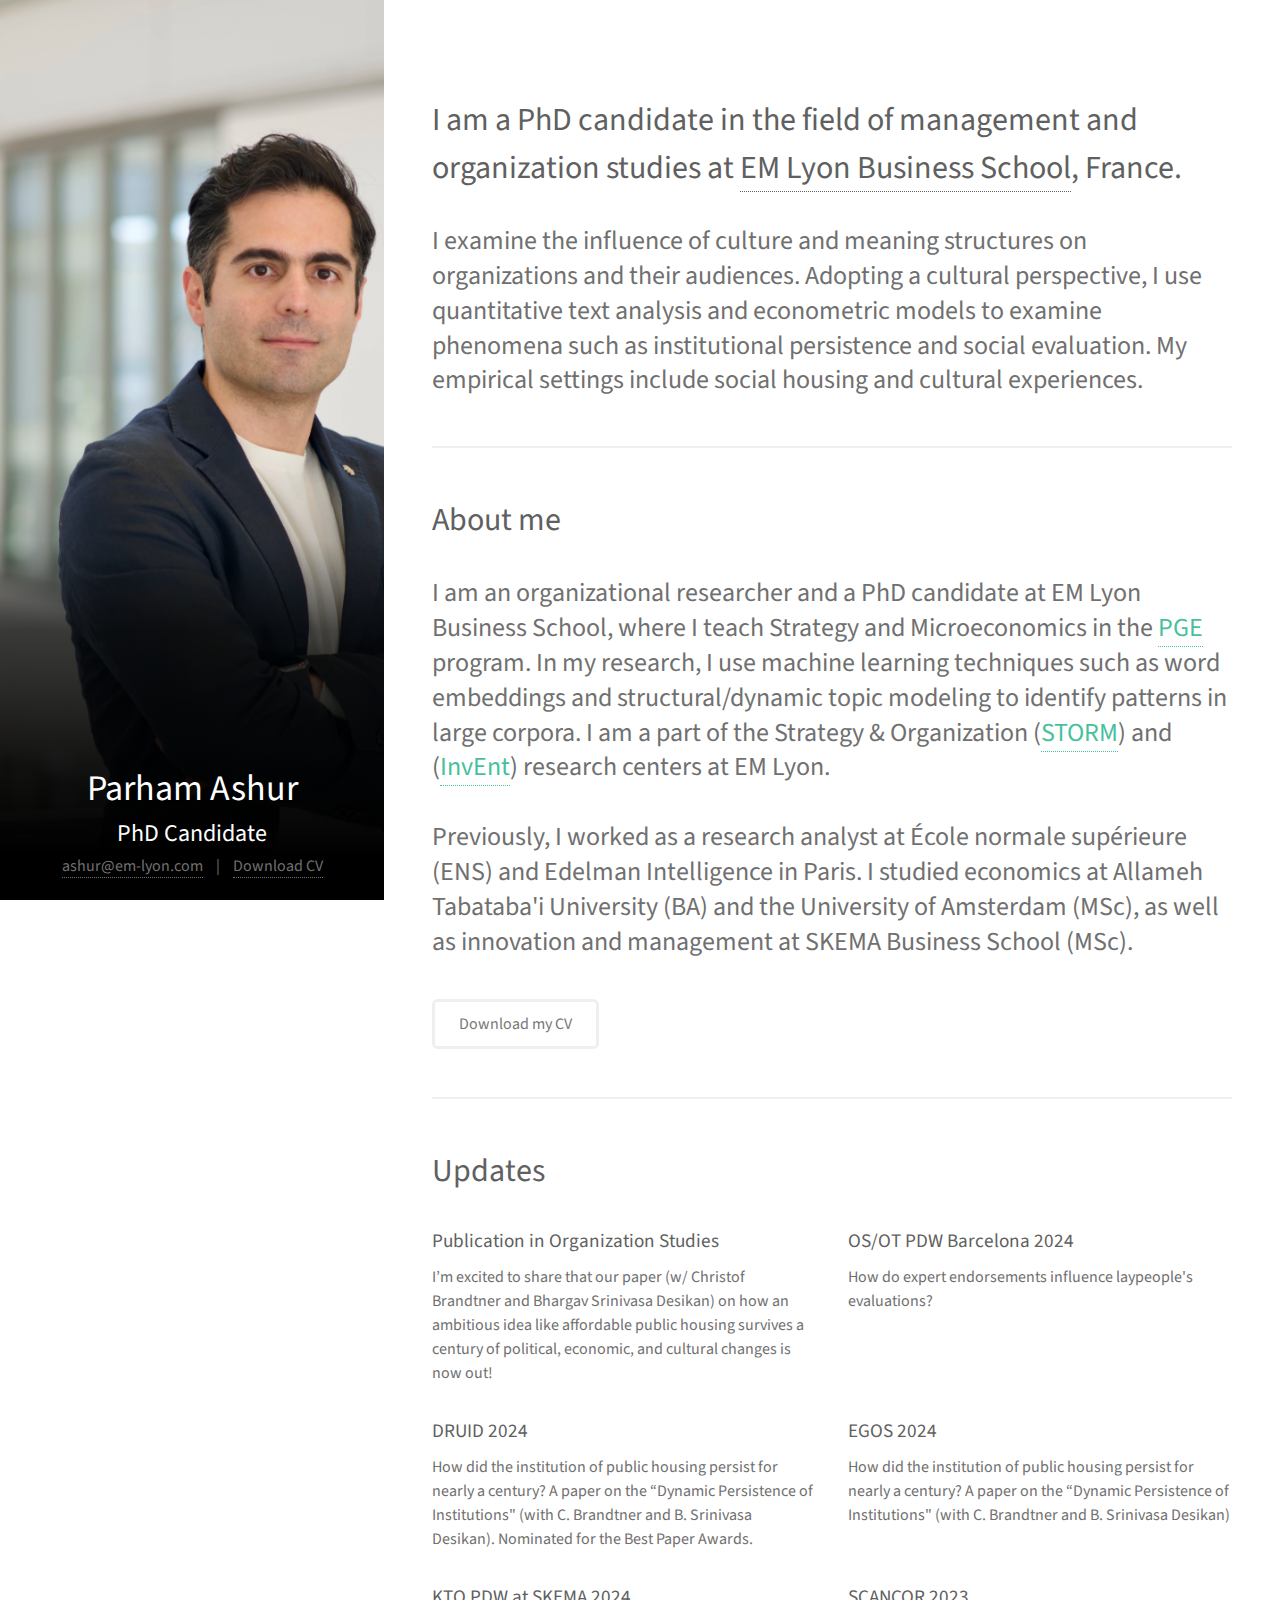
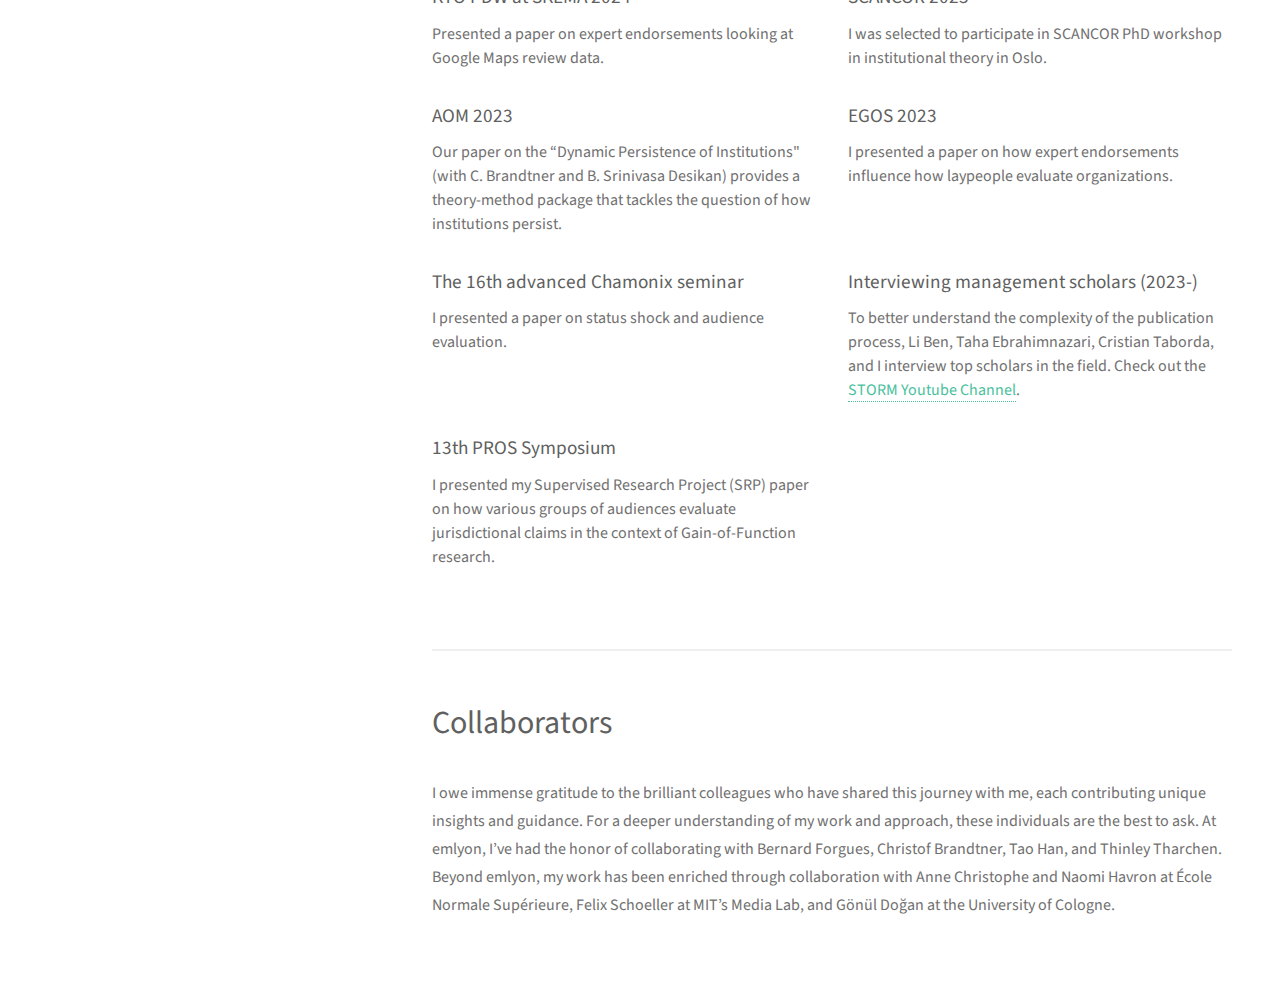
==== commit 7bf40dac: "Update index.html" ====
--- a/index.html
+++ b/index.html
@@ -89,11 +89,11 @@
 					<section id="one">
 						<header class="major">
 							<h1>I am a PhD candidate in the field of management and organization studies
-							at <a href="https://em-lyon.com/en" target="_blank">EM Lyon Business School</a>, France.</h1>
+							at <a href="https://em-lyon.com/faculte-recherche/recherche/programme-phd/etudiants-candidats" target="_blank">EM Lyon Business School</a>, France.</h1>
 						</header>
 						<p style="font-size: 26px; line-height:134%"> I examine the influence of culture and meaning structures on organizations and their audiences. 
 							Adopting a cultural perspective, I use quantitative text analysis and econometric models to examine phenomena such as institutional persistence and social evaluation. 
-							My empirical settings include social housing and fine dining.</p>
+							My empirical settings include social housing and cultural experiences.</p>
 						<!-- <ul class="actions">
 							<li><a href="#" class="button">Learn More</a></li>
 						</ul>-->
@@ -114,7 +114,7 @@
 						I studied economics at Allameh Tabataba'i University (BA) and the University of Amsterdam (MSc), as well as innovation and management at SKEMA Business School (MSc).</p>
 
 						<ul class="actions">
-							<li><a href="pdf/Parham_Ashur_CV_jan 25.pdf" download="Parham_Ashur_CV_jan 25.pdf" class="button" target="_blank">Download my CV</a></li>
+							<li><a href="pdf/Parham_Ashur_CV_Feb 25.pdf" download="Parham_Ashur_CV_Feb 25.pdf" class="button" target="_blank">Download my CV</a></li>
 							<!-- <li><a href="https://github.com/parham-ashur" class="button" target="_blank">Check my GitHub</a></li>-->
 						</ul>
 					</section> 
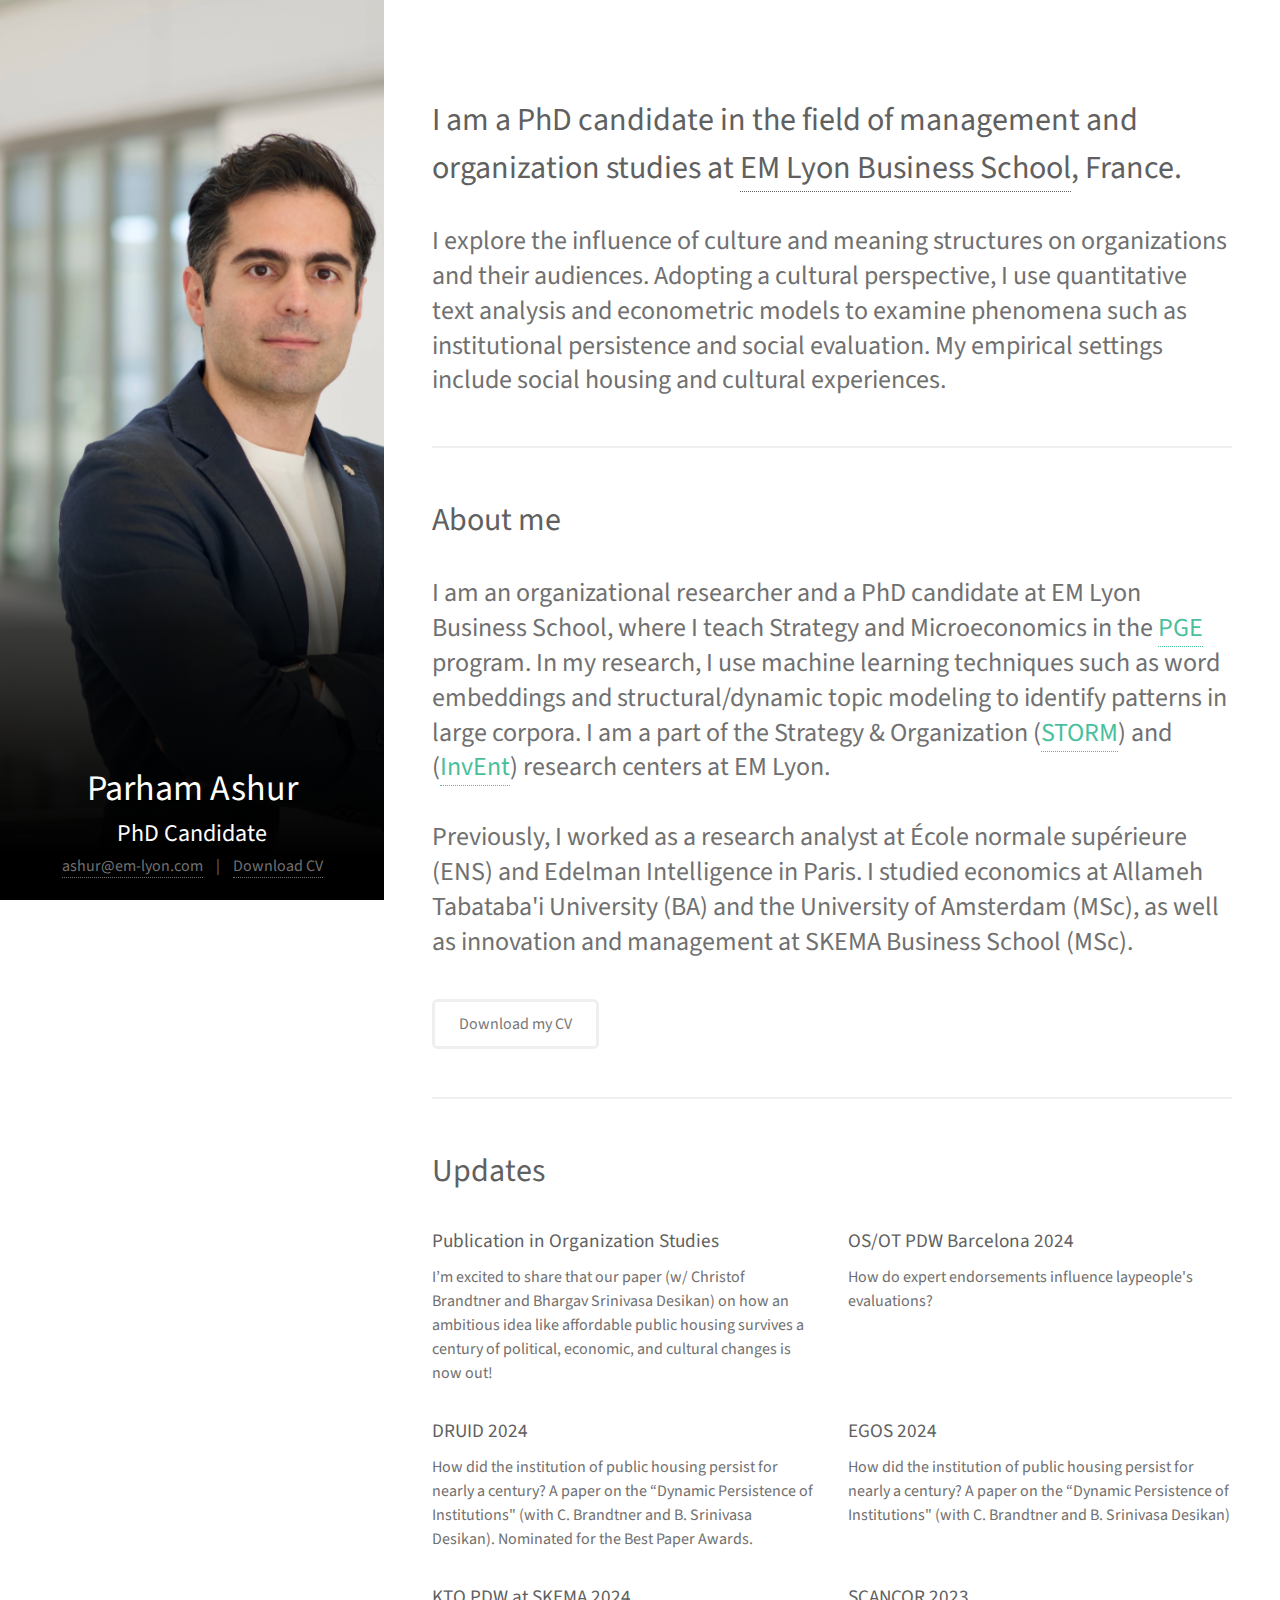
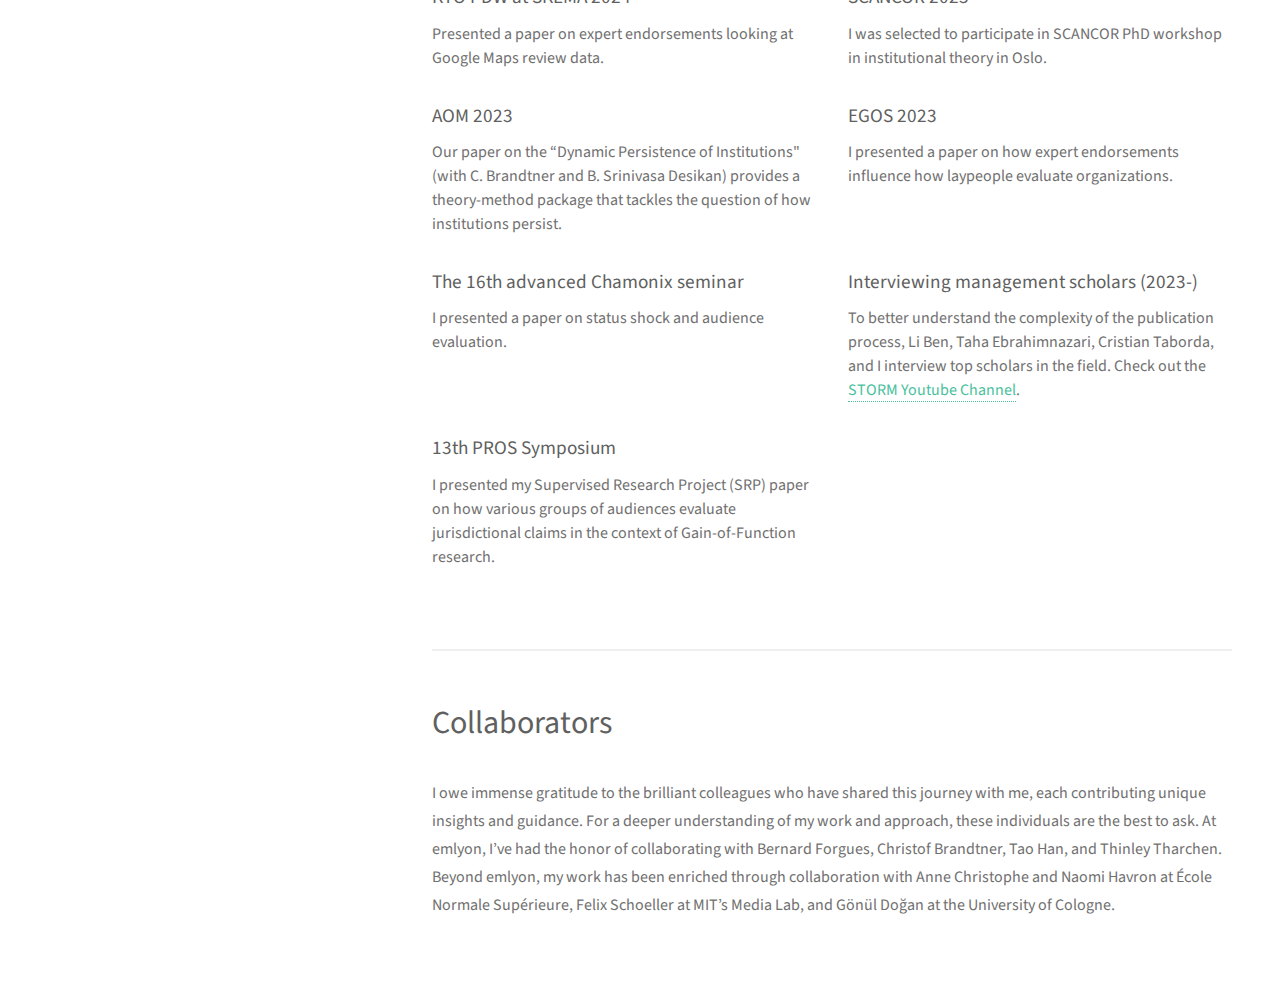
==== commit 1f97f6a0: "Update index.html" ====
--- a/index.html
+++ b/index.html
@@ -91,7 +91,7 @@
 							<h1>I am a PhD candidate in the field of management and organization studies
 							at <a href="https://em-lyon.com/faculte-recherche/recherche/programme-phd/etudiants-candidats" target="_blank">EM Lyon Business School</a>, France.</h1>
 						</header>
-						<p style="font-size: 26px; line-height:134%"> I examine the influence of culture and meaning structures on organizations and their audiences. 
+						<p style="font-size: 26px; line-height:134%"> I explore the influence of culture and meaning structures on organizations and their audiences. 
 							Adopting a cultural perspective, I use quantitative text analysis and econometric models to examine phenomena such as institutional persistence and social evaluation. 
 							My empirical settings include social housing and cultural experiences.</p>
 						<!-- <ul class="actions">
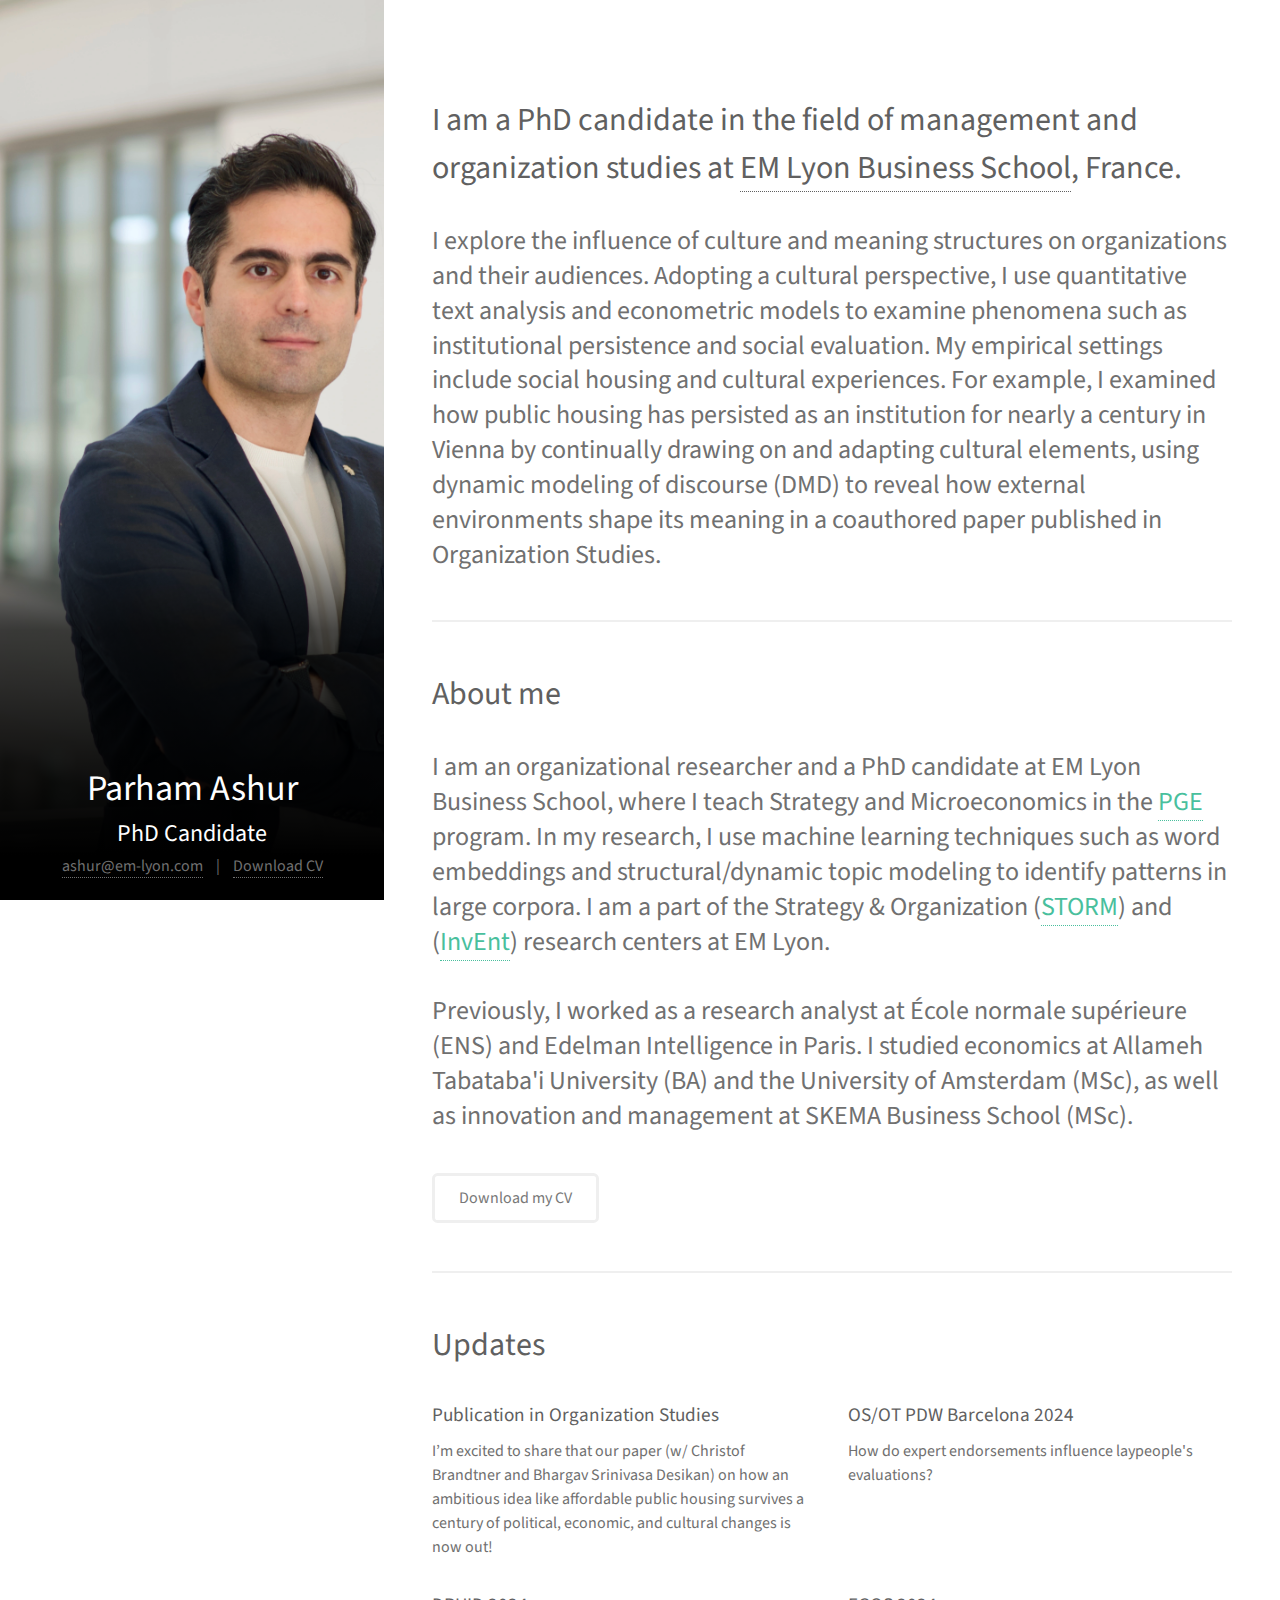
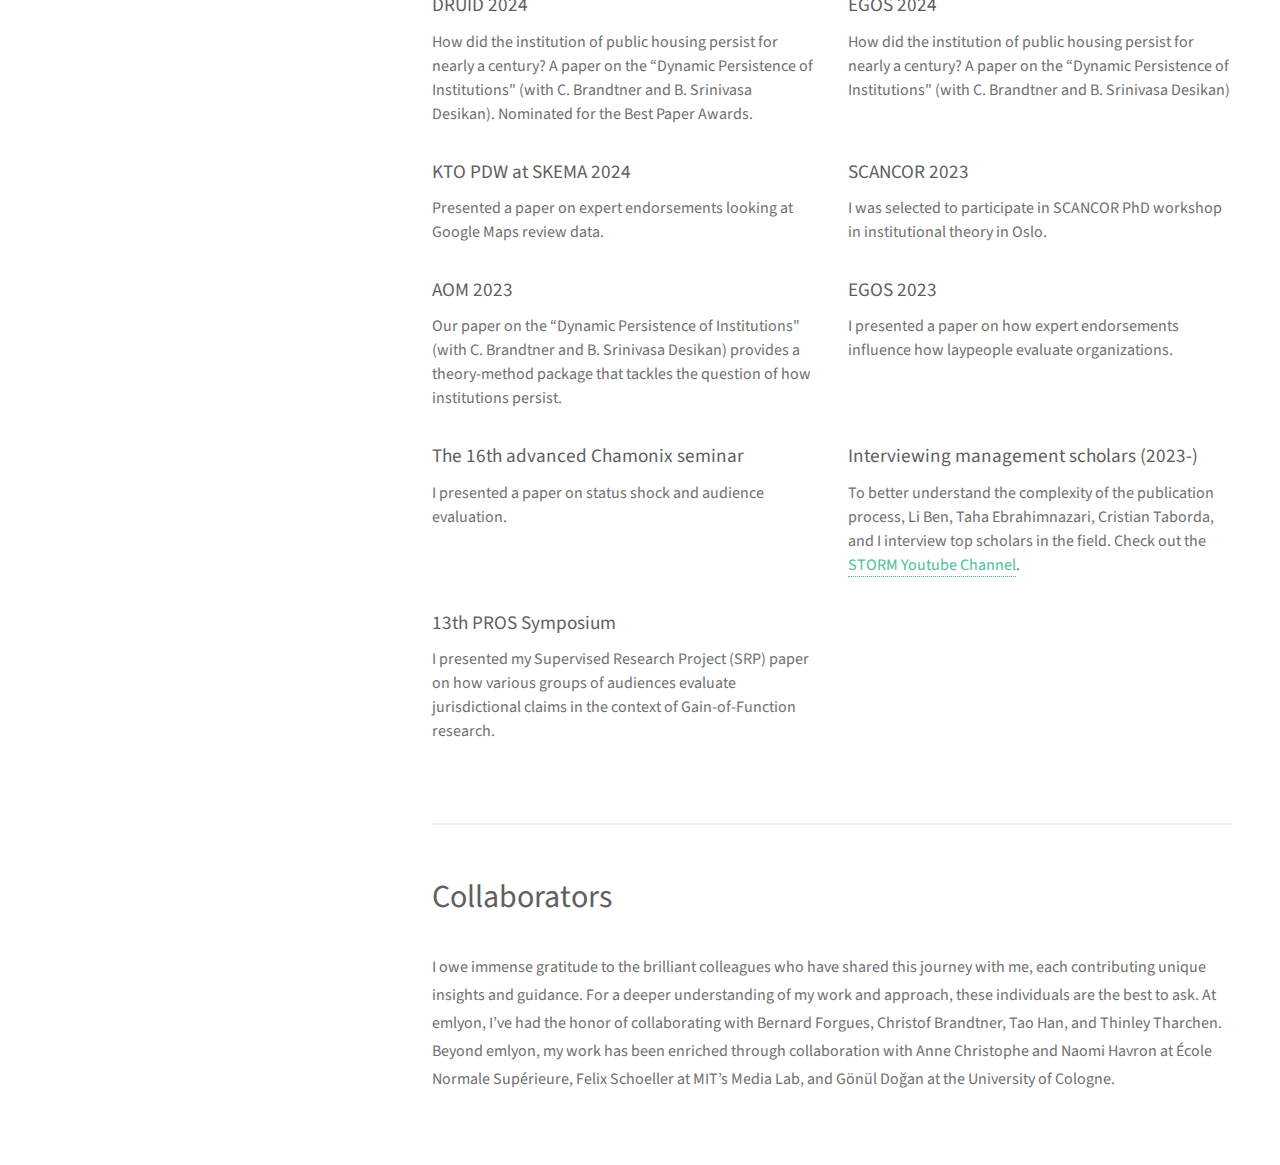
==== commit 4096d922: "Update index.html" ====
--- a/index.html
+++ b/index.html
@@ -93,7 +93,7 @@
 						</header>
 						<p style="font-size: 26px; line-height:134%"> I explore the influence of culture and meaning structures on organizations and their audiences. 
 							Adopting a cultural perspective, I use quantitative text analysis and econometric models to examine phenomena such as institutional persistence and social evaluation. 
-							My empirical settings include social housing and cultural experiences.</p>
+							My empirical settings include social housing and cultural experiences. For example, I examined how public housing has persisted as an institution for nearly a century in Vienna by continually drawing on and adapting cultural elements, using dynamic modeling of discourse (DMD) to reveal how external environments shape its meaning in a coauthored paper published in Organization Studies.</p>
 						<!-- <ul class="actions">
 							<li><a href="#" class="button">Learn More</a></li>
 						</ul>-->
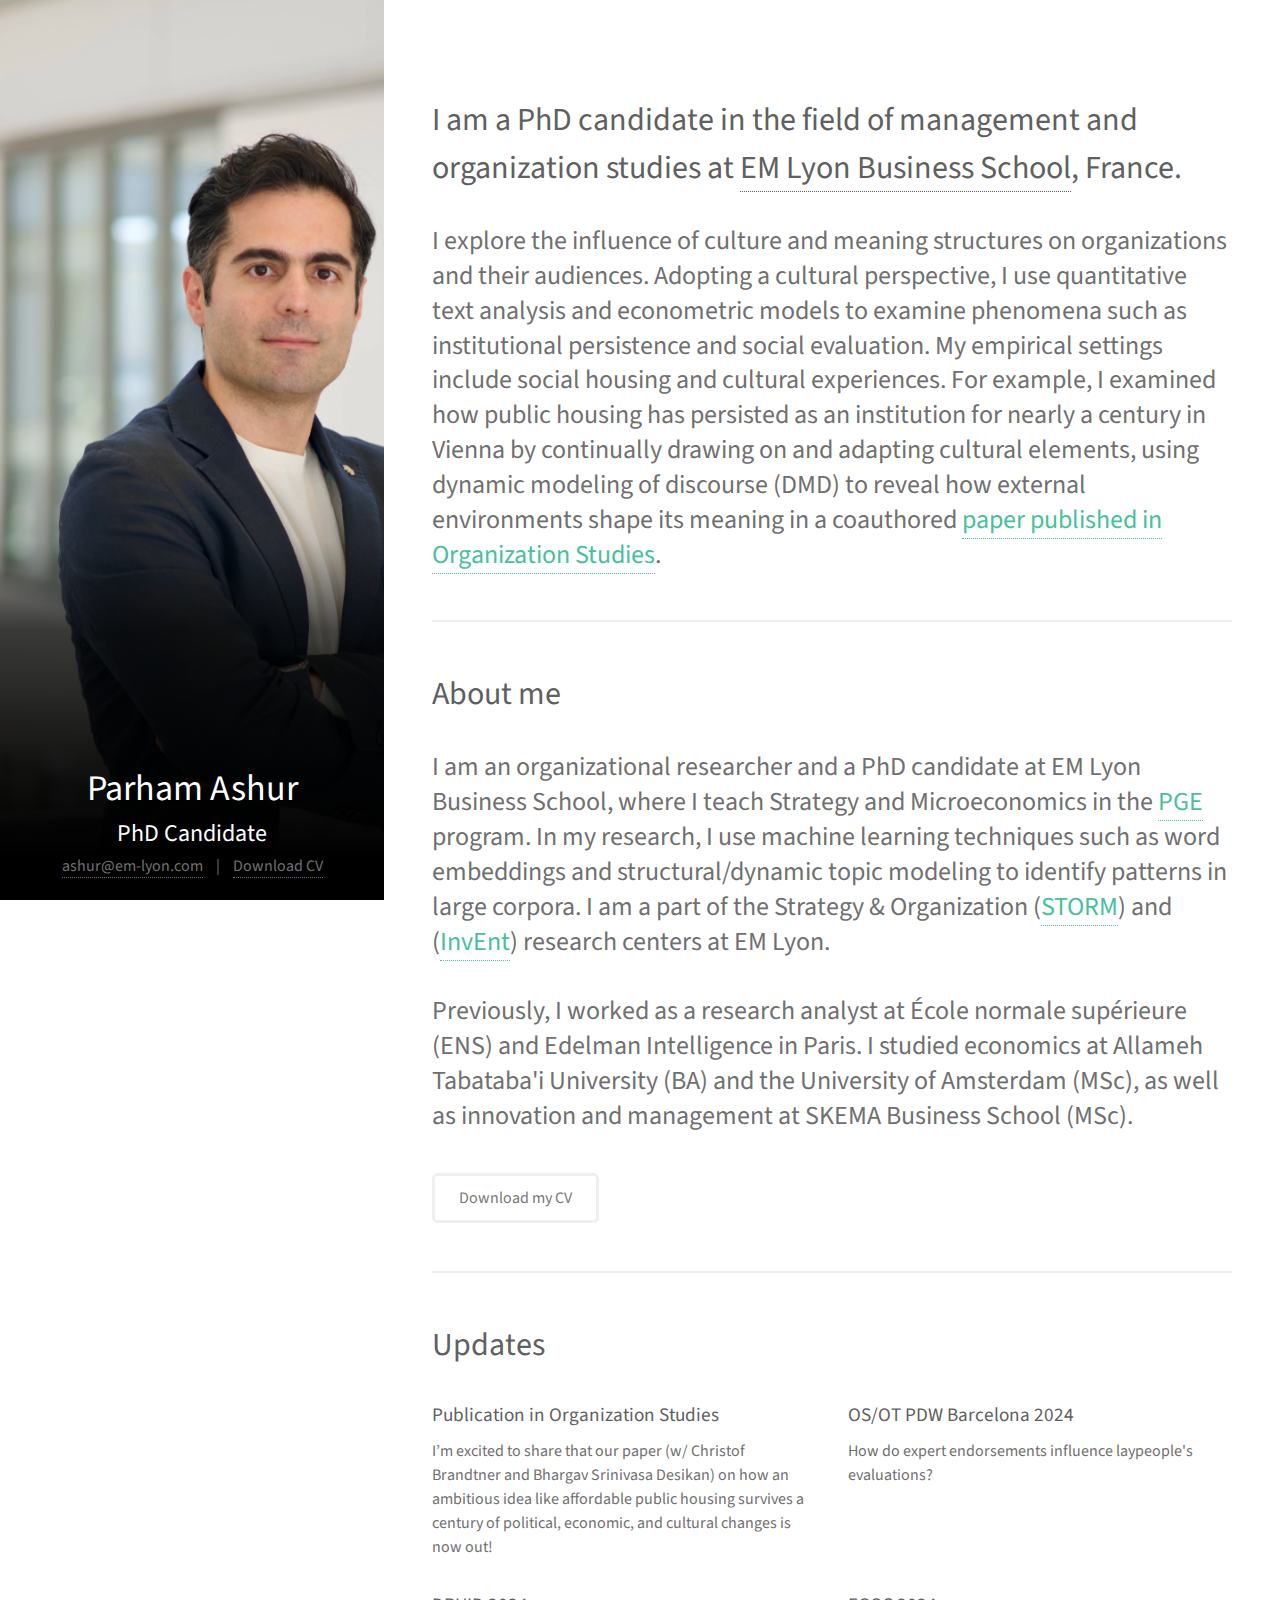
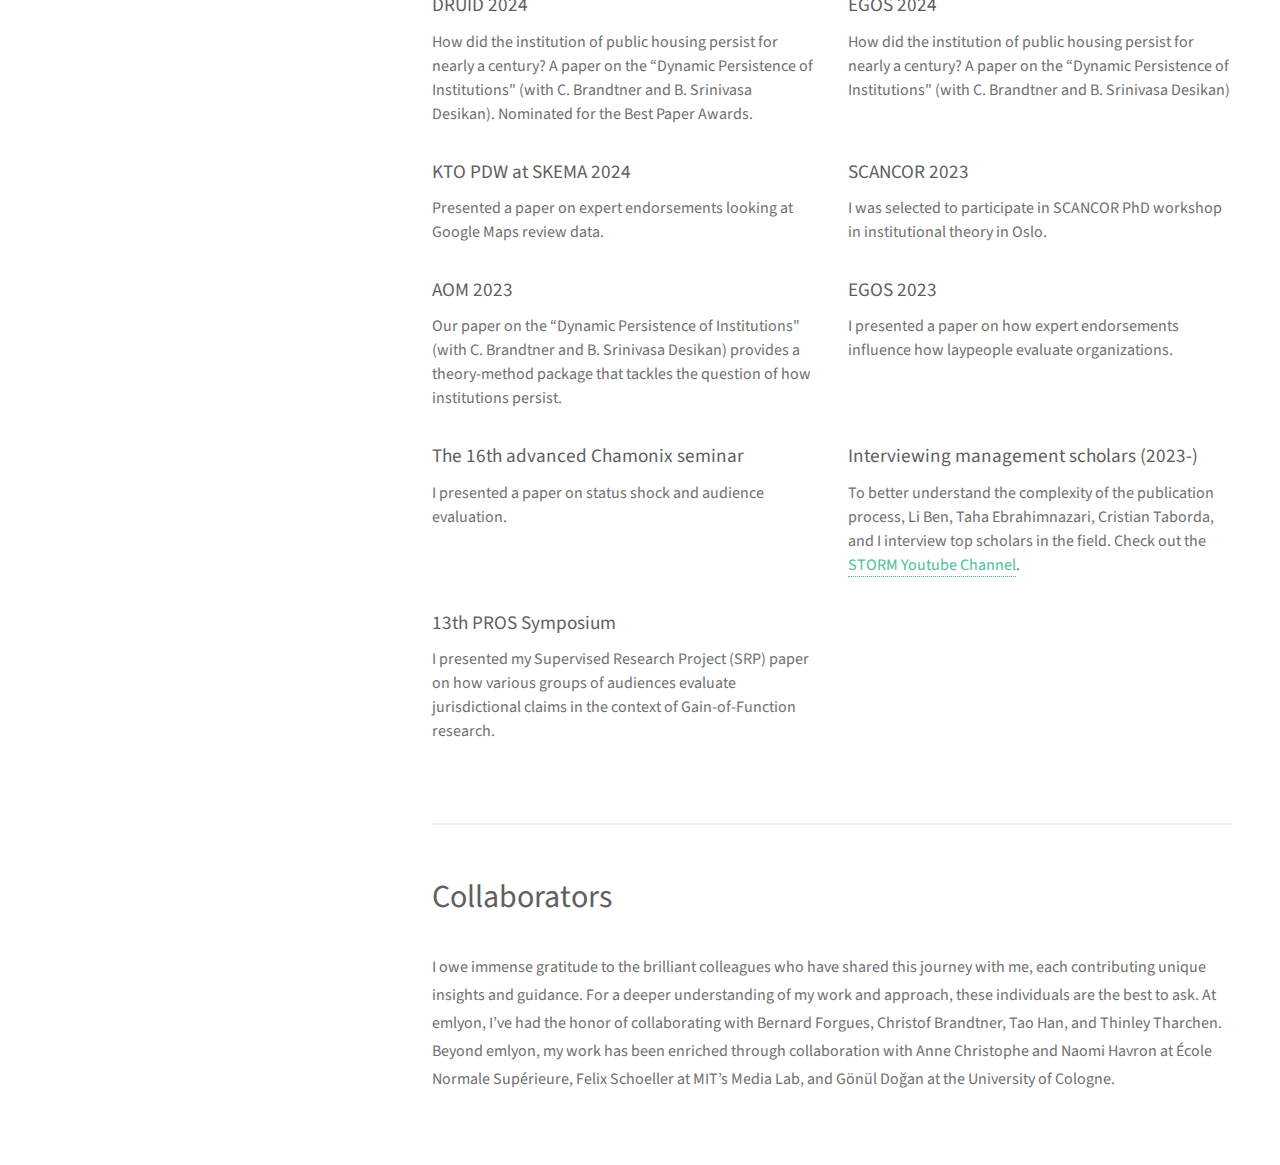
==== commit e7d6e815: "Update index.html" ====
--- a/index.html
+++ b/index.html
@@ -93,7 +93,9 @@
 						</header>
 						<p style="font-size: 26px; line-height:134%"> I explore the influence of culture and meaning structures on organizations and their audiences. 
 							Adopting a cultural perspective, I use quantitative text analysis and econometric models to examine phenomena such as institutional persistence and social evaluation. 
-							My empirical settings include social housing and cultural experiences. For example, I examined how public housing has persisted as an institution for nearly a century in Vienna by continually drawing on and adapting cultural elements, using dynamic modeling of discourse (DMD) to reveal how external environments shape its meaning in a coauthored paper published in Organization Studies.</p>
+							My empirical settings include social housing and cultural experiences. For example, I examined how public housing has persisted as an institution for nearly a century 
+							in Vienna by continually drawing on and adapting cultural elements, using dynamic modeling of discourse (DMD) to reveal how external environments shape its meaning in 
+							a coauthored <a href="https://doi.org/10.1177/01708406251317258" target="_blank">paper published in Organization Studies</a>.</p>
 						<!-- <ul class="actions">
 							<li><a href="#" class="button">Learn More</a></li>
 						</ul>-->
